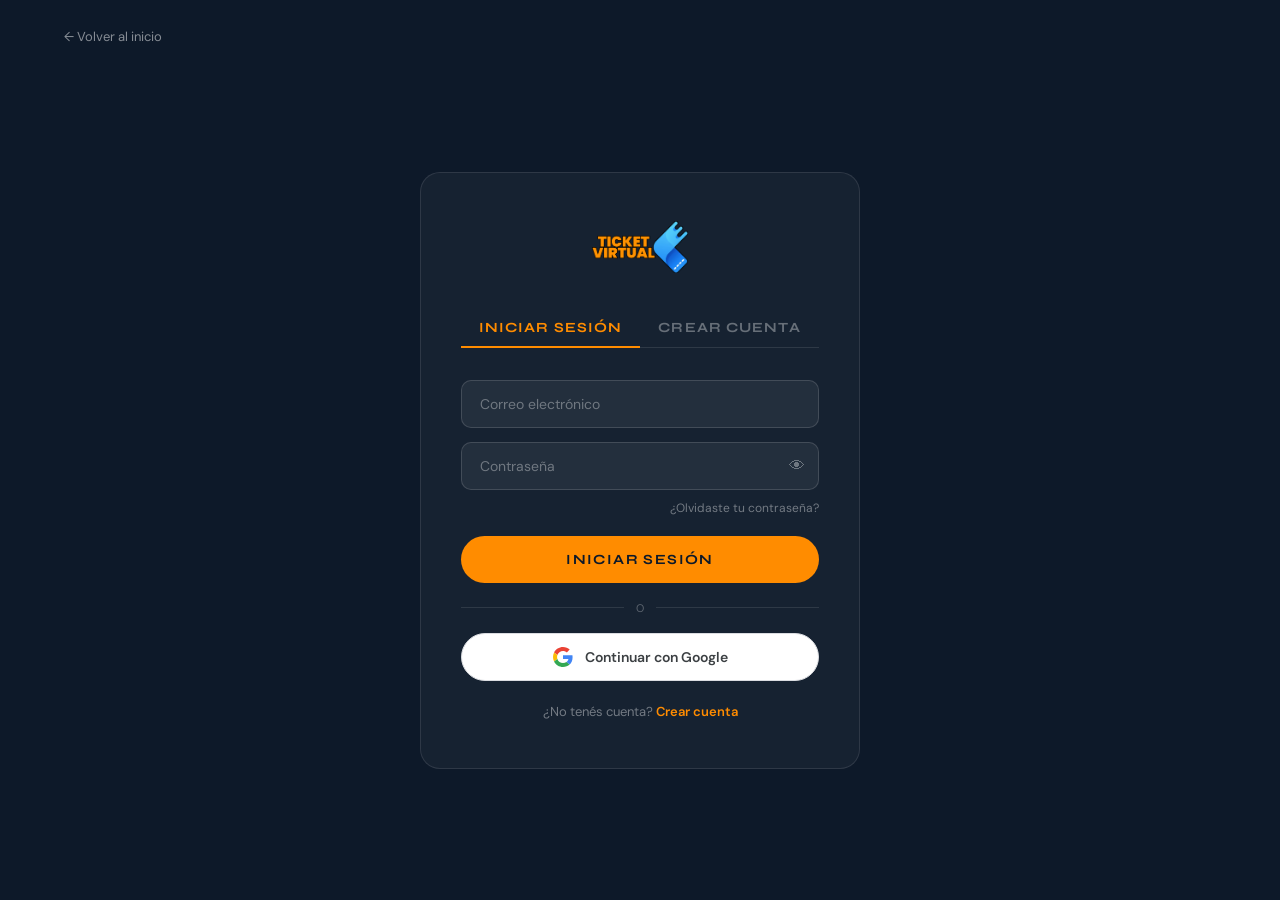
==== pages/configuracion.html @ def3ddb5 "Add Mis Tickets and Configuracion pages with QR and PDF download - Add Mis Tickets page with ticket " ====
<!DOCTYPE html>
<html lang="es">
<head>
  <meta charset="UTF-8" />
  <meta name="viewport" content="width=device-width, initial-scale=1.0" />
  <title>Configuración | Ticket Virtual</title>
  <link rel="icon" type="image/png" href="../images/LOGO-COSO.png">
  <link rel="preconnect" href="https://fonts.googleapis.com">
  <link rel="preconnect" href="https://fonts.gstatic.com" crossorigin>
  <link href="https://fonts.googleapis.com/css2?family=Syne:wght@400;600;700;800&family=DM+Sans:wght@400;500;700&display=swap" rel="stylesheet">
  <link rel="stylesheet" href="../styles.css" />
  <style>
    .config-page {
      min-height: 100vh;
      background: var(--dark);
      padding: 100px 24px 80px;
      display: flex;
      flex-direction: column;
      align-items: center;
    }

    .config-back {
      display: flex;
      align-items: center;
      gap: 8px;
      position: fixed;
      top: 28px;
      left: clamp(24px, 5vw, 80px);
      color: rgba(255,255,255,0.5);
      font-family: var(--font-body);
      font-size: 13px;
      transition: color 0.2s;
      z-index: 10;
      text-decoration: none;
    }
    .config-back:hover { color: var(--white); }

    .config-header {
      width: 100%;
      max-width: 600px;
      margin-bottom: 36px;
    }
    .config-title {
      font-family: var(--font-display);
      font-size: clamp(26px, 4vw, 40px);
      font-weight: 800;
      color: var(--white);
      margin-bottom: 6px;
    }
    .config-subtitle {
      font-family: var(--font-body);
      font-size: 14px;
      color: rgba(255,255,255,0.4);
    }

    .config-card {
      width: 100%;
      max-width: 600px;
      background: rgba(255,255,255,0.04);
      border: 1px solid rgba(255,255,255,0.1);
      border-radius: 20px;
      padding: 36px 40px;
      margin-bottom: 20px;
    }
    @media (max-width: 480px) {
      .config-card { padding: 28px 20px; }
    }

    .config-section-title {
      font-family: var(--font-display);
      font-size: 13px;
      font-weight: 700;
      letter-spacing: 0.12em;
      text-transform: uppercase;
      color: var(--green);
      margin-bottom: 24px;
    }

    .config-field-group {
      display: flex;
      flex-direction: column;
      gap: 14px;
    }

    .config-field-label {
      font-family: var(--font-body);
      font-size: 12px;
      font-weight: 600;
      letter-spacing: 0.06em;
      text-transform: uppercase;
      color: rgba(255,255,255,0.4);
      margin-bottom: 6px;
    }

    .config-field-wrap { display: flex; flex-direction: column; }

    .config-field {
      width: 100%;
      background: rgba(255,255,255,0.06);
      border: 1px solid rgba(255,255,255,0.14);
      border-radius: 10px;
      padding: 14px 18px;
      color: var(--white);
      font-family: var(--font-body);
      font-size: 14px;
      outline: none;
      transition: border-color 0.25s, background 0.25s;
    }
    .config-field::placeholder { color: rgba(255,255,255,0.3); }
    .config-field:focus {
      border-color: var(--green);
      background: rgba(255,255,255,0.09);
    }
    .config-field:disabled {
      opacity: 0.45;
      cursor: not-allowed;
    }

    .config-field-note {
      font-size: 11px;
      color: rgba(255,255,255,0.3);
      margin-top: 6px;
      line-height: 1.4;
    }

    .password-wrap { position: relative; }
    .password-wrap .config-field { padding-right: 46px; }
    .toggle-pass-btn {
      position: absolute;
      right: 14px;
      top: 50%;
      transform: translateY(-50%);
      cursor: pointer;
      color: rgba(255,255,255,0.35);
      transition: color 0.2s;
      font-size: 16px;
      background: none;
      border: none;
      padding: 0;
      line-height: 1;
    }
    .toggle-pass-btn:hover { color: rgba(255,255,255,0.7); }

    .config-divider {
      height: 1px;
      background: rgba(255,255,255,0.07);
      margin: 28px 0;
    }

    .config-save-btn {
      background: var(--green);
      color: var(--dark);
      border: none;
      border-radius: 40px;
      padding: 14px 32px;
      font-family: var(--font-display);
      font-size: 13px;
      font-weight: 700;
      letter-spacing: 0.1em;
      text-transform: uppercase;
      cursor: pointer;
      transition: opacity 0.2s;
      margin-top: 24px;
    }
    .config-save-btn:hover { opacity: 0.85; }
    .config-save-btn:disabled { opacity: 0.5; cursor: default; }

    .config-forgot {
      display: inline-block;
      font-family: var(--font-body);
      font-size: 13px;
      color: rgba(255,255,255,0.4);
      cursor: pointer;
      transition: color 0.2s;
      margin-top: 16px;
      text-decoration: underline;
      text-underline-offset: 3px;
    }
    .config-forgot:hover { color: var(--green); }

    .config-msg {
      font-size: 13px;
      padding: 10px 16px;
      border-radius: 8px;
      margin-top: 16px;
      display: none;
      line-height: 1.5;
    }
    .config-msg.success {
      background: rgba(255,140,0,0.1);
      color: var(--green);
      border: 1px solid rgba(255,140,0,0.25);
      display: block;
    }
    .config-msg.error {
      background: rgba(220,50,50,0.1);
      color: #ff6b6b;
      border: 1px solid rgba(220,50,50,0.2);
      display: block;
    }
  </style>
</head>
<body class="body">

  <a href="../index.html" class="config-back">← Volver al inicio</a>

  <div class="config-page">

    <div class="config-header">
      <h1 class="config-title">Configuración</h1>
      <p class="config-subtitle">Gestioná tu cuenta y preferencias</p>
    </div>

    <!-- DATOS PERSONALES -->
    <div class="config-card">
      <div class="config-section-title">Datos personales</div>

      <div class="config-field-group">

        <div class="config-field-wrap">
          <div class="config-field-label">Nombre y apellido</div>
          <input type="text" class="config-field" id="cfg-name" placeholder="Tu nombre completo" />
        </div>

        <div class="config-field-wrap">
          <div class="config-field-label">Teléfono</div>
          <input type="tel" class="config-field" id="cfg-phone" placeholder="+54 9 11 1234 5678" />
          <span class="config-field-note">Útil para contacto y validación de tickets.</span>
        </div>

        <div class="config-divider"></div>

        <div class="config-field-wrap">
          <div class="config-field-label">Email</div>
          <input type="email" class="config-field" id="cfg-email" placeholder="tu@email.com" />
          <span class="config-field-note">Si cambiás el email te enviaremos un correo de verificación antes de aplicar el cambio.</span>
        </div>

      </div>

      <div id="msg-datos" class="config-msg"></div>
      <button class="config-save-btn" onclick="guardarDatos()">Guardar cambios</button>
    </div>

    <!-- SEGURIDAD -->
    <div class="config-card">
      <div class="config-section-title">Seguridad</div>

      <div class="config-field-group">

        <div class="config-field-wrap">
          <div class="config-field-label">Contraseña actual</div>
          <div class="password-wrap">
            <input type="password" class="config-field" id="cfg-pass-actual" placeholder="••••••••" />
            <button type="button" class="toggle-pass-btn" onclick="togglePass('cfg-pass-actual', this)">👁</button>
          </div>
        </div>

        <div class="config-field-wrap">
          <div class="config-field-label">Nueva contraseña</div>
          <div class="password-wrap">
            <input type="password" class="config-field" id="cfg-pass-nueva" placeholder="Mínimo 6 caracteres" minlength="6" />
            <button type="button" class="toggle-pass-btn" onclick="togglePass('cfg-pass-nueva', this)">👁</button>
          </div>
        </div>

        <div class="config-field-wrap">
          <div class="config-field-label">Confirmar nueva contraseña</div>
          <div class="password-wrap">
            <input type="password" class="config-field" id="cfg-pass-confirm" placeholder="Repetí la nueva contraseña" />
            <button type="button" class="toggle-pass-btn" onclick="togglePass('cfg-pass-confirm', this)">👁</button>
          </div>
        </div>

      </div>

      <div id="msg-pass" class="config-msg"></div>
      <button class="config-save-btn" onclick="cambiarContrasena()">Cambiar contraseña</button>

      <br>
      <span class="config-forgot" onclick="olvideClave()">¿Olvidaste tu contraseña?</span>
      <div id="msg-forgot" class="config-msg"></div>
    </div>

  </div>

  <script>
    const STORAGE_KEY  = 'tv_users';
    const SESSION_KEY  = 'tv_session';

    /* ── Redirigir si no hay sesión ── */
    const session = JSON.parse(localStorage.getItem(SESSION_KEY) || 'null');
    if (!session) { window.location.href = 'login.html'; }

    function getUsers() { return JSON.parse(localStorage.getItem(STORAGE_KEY) || '[]'); }
    function saveUsers(u) { localStorage.setItem(STORAGE_KEY, JSON.stringify(u)); }

    function getCurrentUser() {
      return getUsers().find(u => u.email.toLowerCase() === session.email.toLowerCase());
    }

    /* ── Pre-cargar campos con datos del usuario ── */
    window.addEventListener('DOMContentLoaded', () => {
      const user = getCurrentUser();
      if (!user) return;
      document.getElementById('cfg-name').value  = user.name  || '';
      document.getElementById('cfg-email').value = user.email || '';
      document.getElementById('cfg-phone').value = user.phone || '';
    });

    /* ── Helpers ── */
    function showMsg(id, text, type) {
      const el = document.getElementById(id);
      el.textContent = text;
      el.className = 'config-msg ' + type;
    }
    function hideMsg(id) {
      document.getElementById(id).className = 'config-msg';
    }

    function togglePass(fieldId, btn) {
      const f = document.getElementById(fieldId);
      f.type = f.type === 'password' ? 'text' : 'password';
      btn.textContent = f.type === 'password' ? '👁' : '🙈';
    }

    /* ── Guardar nombre, teléfono y email ── */
    function guardarDatos() {
      const newName  = document.getElementById('cfg-name').value.trim();
      const newEmail = document.getElementById('cfg-email').value.trim().toLowerCase();
      const newPhone = document.getElementById('cfg-phone').value.trim();

      if (!newName) { showMsg('msg-datos', 'El nombre no puede estar vacío.', 'error'); return; }
      if (!newEmail) { showMsg('msg-datos', 'El email no puede estar vacío.', 'error'); return; }

      const users = getUsers();
      const idx   = users.findIndex(u => u.email.toLowerCase() === session.email.toLowerCase());
      if (idx === -1) { showMsg('msg-datos', 'No se encontró tu cuenta.', 'error'); return; }

      const emailCambio = newEmail !== session.email.toLowerCase();

      /* Verificar que el nuevo email no esté en uso por otra cuenta */
      if (emailCambio && users.find((u, i) => i !== idx && u.email.toLowerCase() === newEmail)) {
        showMsg('msg-datos', 'Ese email ya está en uso por otra cuenta.', 'error');
        return;
      }

      users[idx].name  = newName;
      users[idx].phone = newPhone;

      if (emailCambio) {
        /* Simulación de verificación por email */
        saveUsers(users);
        showMsg('msg-datos', `Te enviamos un correo de verificación a ${newEmail}. Revisá tu bandeja y confirmá el cambio para que se aplique.`, 'success');
      } else {
        users[idx].email = newEmail;
        saveUsers(users);
        localStorage.setItem(SESSION_KEY, JSON.stringify({ name: newName, email: newEmail }));
        showMsg('msg-datos', 'Datos guardados correctamente.', 'success');
      }
    }

    /* ── Cambiar contraseña ── */
    function cambiarContrasena() {
      hideMsg('msg-pass');
      const actual   = document.getElementById('cfg-pass-actual').value;
      const nueva    = document.getElementById('cfg-pass-nueva').value;
      const confirm  = document.getElementById('cfg-pass-confirm').value;

      if (!actual || !nueva || !confirm) {
        showMsg('msg-pass', 'Completá todos los campos de contraseña.', 'error'); return;
      }
      if (nueva.length < 6) {
        showMsg('msg-pass', 'La nueva contraseña debe tener al menos 6 caracteres.', 'error'); return;
      }
      if (nueva !== confirm) {
        showMsg('msg-pass', 'La nueva contraseña y la confirmación no coinciden.', 'error'); return;
      }

      const users = getUsers();
      const idx   = users.findIndex(u => u.email.toLowerCase() === session.email.toLowerCase());
      if (idx === -1) { showMsg('msg-pass', 'No se encontró tu cuenta.', 'error'); return; }

      if (users[idx].password !== actual) {
        showMsg('msg-pass', 'La contraseña actual es incorrecta.', 'error'); return;
      }

      users[idx].password = nueva;
      saveUsers(users);

      document.getElementById('cfg-pass-actual').value  = '';
      document.getElementById('cfg-pass-nueva').value   = '';
      document.getElementById('cfg-pass-confirm').value = '';

      showMsg('msg-pass', 'Contraseña actualizada correctamente.', 'success');
    }

    /* ── Olvidé mi contraseña ── */
    function olvideClave() {
      const email = document.getElementById('cfg-email').value.trim() || session.email;
      showMsg('msg-forgot', `Te enviamos las instrucciones de recuperación a ${email}. Revisá tu bandeja de entrada.`, 'success');
    }
  </script>
</body>
</html>
---- styles.css ----
/* ============================================================
   TICKET VIRTUAL — styles.css
   Design system: dark navy bg (#0d1929), orange accent (#FF8C00),
   light blue bg (#e6edf5), clean sans-serif typography
   ============================================================ */

/* ---- RESET & ROOT VARIABLES ---- */
*, *::before, *::after { box-sizing: border-box; margin: 0; padding: 0; }

:root {
  --dark: #0d1929;         /* Main dark background */
  --dark-2: #112236;
  --green: #FF8C00;        /* Orange accent */
  --green-dim: #E67600;
  --light-sage: #e6edf5;   /* Light section bg */
  --white: #ffffff;
  --off-white: #eef4fc;
  --text-dark: #0d1525;
  --text-muted: rgba(255,255,255,0.5);

  /* Typography */
  --font-display: 'Syne', sans-serif;
  --font-body: 'DM Sans', sans-serif;

  /* Spacing */
  --pad-h: clamp(24px, 5vw, 80px);
  --pad-v: clamp(60px, 8vw, 120px);
}

html { scroll-behavior: smooth; }

body {
  font-family: var(--font-body);
  background: var(--dark);
  color: var(--white);
  overflow-x: hidden;
}

a { text-decoration: none; color: inherit; }
img { max-width: 100%; display: block; }

/* ============================================================
   NAVIGATION
   ============================================================ */
.main-nav {
  position: fixed;
  top: 0; left: 0; right: 0;
  z-index: 100;
  pointer-events: auto;
}

.nav-bar {
  display: flex;
  align-items: center;
  justify-content: space-between;
  padding: 20px var(--pad-h);
}

/* Logo color changes based on section */
.nav-logo { color: var(--white); transition: color 0.3s; }
.main-nav.is-dark .nav-logo { color: var(--dark); }
.nav-logo-img { height: 70px; width: auto; display: block; }

.nav-buttons-wrapper {
  display: flex;
  align-items: center;
  gap: 12px;
}

/* User wrapper (login btn + dropdown) */
.nav-user-wrapper {
  position: relative;
}

.nav-user-dropdown {
  display: none;
  position: absolute;
  top: calc(100% + 10px);
  right: 0;
  background: #112236;
  border: 1px solid rgba(255,255,255,0.1);
  border-radius: 12px;
  padding: 18px;
  min-width: 280px;
  z-index: 300;
  flex-direction: column;
  gap: 10px;
}
.nav-user-dropdown.open { display: flex; }

.nav-user-info {
  font-family: var(--font-body);
  font-size: 13px;
  color: rgba(255,255,255,0.7);
  padding: 4px 8px 10px;
  border-bottom: 1px solid rgba(255,255,255,0.08);
  line-height: 1.5;
}
.nav-user-info small { color: rgba(255,255,255,0.4); font-size: 11px; }

.nav-dropdown-item {
  display: block;
  padding: 10px 12px;
  font-family: var(--font-body);
  font-size: 13px;
  font-weight: 500;
  color: rgba(255,255,255,0.7);
  border-radius: 8px;
  transition: background 0.2s, color 0.2s;
}
.nav-dropdown-item:hover {
  background: rgba(255,255,255,0.06);
  color: var(--white);
}

.nav-logout-btn {
  width: 100%;
  background: rgba(255,255,255,0.06);
  border: 1px solid rgba(255,255,255,0.1);
  border-radius: 8px;
  color: #ff6b6b;
  font-family: var(--font-body);
  font-size: 13px;
  font-weight: 600;
  padding: 10px 12px;
  cursor: pointer;
  text-align: left;
  transition: background 0.2s;
}
.nav-logout-btn:hover { background: rgba(255,80,80,0.12); }

/* Login button */
.nav-login-btn {
  display: flex;
  align-items: center;
  border-radius: 40px;
  padding: 10px 22px;
  font-family: var(--font-body);
  font-size: 14px;
  font-weight: 600;
  letter-spacing: 0.04em;
  color: var(--dark);
  background: var(--green);
  transition: opacity 0.2s;
  white-space: nowrap;
}
.nav-login-btn:hover { opacity: 0.85; }

/* Menu button pill */
.menu-nav-cta {
  display: flex;
  align-items: center;
  border-radius: 40px;
  padding: 10px 20px;
  gap: 12px;
  cursor: pointer;
  transition: all 0.3s;
}
.menu-nav-cta-light {
  border: 1px solid var(--green);
  color: var(--green);
}
.menu-nav-cta-dark {
  border: 1px solid #1a1a1a;
  color: #1a1a1a;
}
.menu-nav-cta:hover { background: rgba(255,255,255,0.08); }

.menu-cta-contents {
  display: flex;
  align-items: center;
  gap: 10px;
}

.menu-bt-text {
  font-family: var(--font-body);
  font-size: 14px;
  font-weight: 500;
  letter-spacing: 0.02em;
}
.menu-bt-text-light { color: var(--green); }
.menu-bt-text-dark { color: #1a1a1a; }

.burger-wrapper {
  display: flex;
  flex-direction: column;
  gap: 4px;
  width: 24px;
}
.burger-line {
  display: block;
  width: 100%;
  height: 1px;
  background: currentColor;
  transition: all 0.3s;
}

/* Contact CTA pill */
.primary-cta-nav {
  display: flex;
  align-items: center;
  border-radius: 40px;
  transition: all 0.3s;
  overflow: hidden;
}
.primary-nav-light {
  background: rgba(255,255,255,0.95);
  color: var(--dark);
}
.primary-nav-dark {
  background: var(--dark);
  color: var(--white);
}
.primary-cta-nav:hover { transform: scale(1.02); }

.cta-contents {
  display: flex;
  align-items: center;
  gap: 0;
}
.cta-text-wrapper {
  padding: 10px 20px;
}
.ctatext {
  font-family: var(--font-body);
  font-size: 14px;
  font-weight: 500;
}
.nav-ctatext-light { color: #1a1a1a; }
.nav-ctatext-dark { color: var(--white); }

.arrow-wrapper-sml {
  width: 36px; height: 36px;
  background: var(--green);
  border-radius: 50%;
  display: flex; align-items: center; justify-content: center;
  margin: 4px;
  flex-shrink: 0;
  color: var(--dark);
}

/* Nav Overlay (full screen menu) */
.nav-overlay {
  position: fixed;
  inset: 0;
  background: var(--dark);
  z-index: 200;
  display: flex;
  flex-direction: column;
  align-items: center;
  justify-content: center;
  opacity: 0;
  pointer-events: none;
  transition: opacity 0.5s ease;
}
.nav-overlay.open {
  opacity: 1;
  pointer-events: auto;
}
.close-nav-btn {
  position: absolute;
  top: 28px; right: var(--pad-h);
  width: 36px; height: 36px;
  cursor: pointer;
}
.close-line {
  position: absolute;
  top: 50%; left: 0;
  width: 100%; height: 1.5px;
  background: var(--white);
  transform-origin: center;
}
.close-line.l1 { transform: translateY(-50%) rotate(45deg); }
.close-line.l2 { transform: translateY(-50%) rotate(-45deg); }

.nav-open-links {
  display: flex;
  flex-direction: column;
  gap: 8px;
  width: 100%;
  max-width: 900px;
  padding: 0 var(--pad-h);
}
.nav-open-link {
  display: flex;
  align-items: center;
  justify-content: space-between;
  padding: 16px 0;
  border-bottom: 1px solid rgba(255,255,255,0.1);
  font-family: var(--font-display);
  font-size: clamp(40px, 8vw, 90px);
  font-weight: 700;
  color: var(--white);
  text-transform: lowercase;
  transition: color 0.3s;
}
.nav-open-link:hover { color: var(--green); }
.nav-plus { font-size: 0.4em; opacity: 0.5; }

/* ============================================================
   SMOOTH SCROLL WRAPPER
   ============================================================ */
.smooth-wrapper {
  overflow: hidden;
  position: fixed;
  inset: 0;
}
.smooth-content {
  will-change: transform;
}

/* ============================================================
   SECTION COMMON
   ============================================================ */
section { position: relative; }
.dark-bg { background: var(--dark); }
.light-bg { background: var(--dark); }
.padded { padding: 0 var(--pad-h); }

/* ============================================================
   HERO SECTION
   ============================================================ */
.hero-section {
  background: var(--dark);
  position: relative;
  overflow: hidden;
  display: flex;
  flex-direction: column;
}

.full-height-wrapper {
  min-height: 560px;
  display: flex;
  flex-direction: column;
  justify-content: space-between;
  position: relative;
}

/* Hero title */
.hero-title-wrapper {
  padding: 100px var(--pad-h) 0;
  position: relative;
  z-index: 2;
}
.hero-title {
  font-family: var(--font-body);
  font-size: clamp(20px, 2.5vw, 32px);
  font-weight: 300;
  color: var(--white);
  line-height: 1.4;
  max-width: 400px;
}

/* Push hero ticker down since title was removed */
.hero-section .ticker-overflow {
  margin-top: 160px;
}

/* Mobile: logo above menu/contact */
@media (max-width: 768px) {
  .nav-bar {
    flex-direction: row;
    justify-content: space-between;
    padding: 20px 20px;
  }
  .nav-logo-img {
    height: 60px;
  }
  .menu-bt-text {
    display: none;
  }
  .menu-nav-cta {
    padding: 10px 12px;
  }
}

/* Ticker (scrolling logo) */
.ticker-overflow {
  overflow: hidden;
  width: 100%;
  position: relative;
  z-index: 1;
}
.ticker-flex {
  display: flex;
  align-items: center;
  white-space: nowrap;
  margin-top: 50px;
  gap: 0;
  will-change: transform;
}
.expressive-logo {
  height: clamp(80px, 12vw, 160px);
  width: auto;
  color: var(--green);
  flex-shrink: 0;
  padding: 0 20px;
}
.expressive-logo.padded-logo {
  padding: 0 40px;
}
.text-ticker {
  font-family: var(--font-display);
  font-size: clamp(80px, 12vw, 160px);
  font-weight: 800;
  color: var(--green);
  flex-shrink: 0;
  line-height: 1;
  padding: 0 20px;
}

/* Hero battery stack - absolute center */
.hero-stack-absolute {
  position: absolute;
  inset: 0;
  display: flex;
  align-items: center;
  justify-content: center;
  pointer-events: none;
  z-index: 3;
}
.hero-stack-wrapper {
  opacity: 0;
  transform: translateY(25%);
}
.hero-stack-img {
  width: clamp(280px, 45vw, 600px);
  object-fit: contain;
  filter: drop-shadow(0 40px 80px rgba(0,0,0,0.6));
}
.pointer-none { pointer-events: none; }

/* ============================================================
   HERO TICKET (interactive)
   ============================================================ */
.hero-ticket-area {
  position: absolute;
  inset: 0;
  display: flex;
  align-items: flex-start;
  justify-content: center;
  z-index: 3;
  padding: 110px var(--pad-h) 0;
}

/* List container */
.tio-list {
  display: flex;
  align-items: stretch;
  height: 308px;
  max-width: 1280px;
  width: 100%;
  list-style: none;
  margin: 0; padding: 0;
  border-radius: 10px;
  overflow: hidden;
  filter: drop-shadow(0 24px 48px rgba(0,0,0,0.7));
}

/* Each ticket item */
.tio-item {
  display: flex;
  overflow: hidden;
  transition: flex 0.55s cubic-bezier(0.4,0,0.2,1);
}
.tio-item.tio-sold   { flex: 0 0 73px; }
.tio-item.tio-active { flex: 1; }

/* Strip (always visible side tab) */
.tio-strip {
  width: 73px;
  min-width: 73px;
  display: flex;
  flex-direction: column;
  align-items: center;
  justify-content: space-between;
  padding: 16px 10px;
  cursor: pointer;
  user-select: none;
  transition: filter 0.2s;
}
.tio-strip:hover { filter: brightness(1.15); }

.tio-strip-early    { background: #1a3060; }
.tio-strip-standard { background: #3d2000; }
.tio-strip-late     { background: #6e1840; }

.tio-sprice {
  font-family: var(--font-display);
  font-size: 11px;
  font-weight: 700;
  writing-mode: vertical-rl;
  transform: rotate(180deg);
  text-decoration: line-through;
  color: rgba(255,255,255,0.45);
}
.tio-slabel {
  font-size: 20px;
  font-weight: 700;
  letter-spacing: 0.12em;
  writing-mode: vertical-rl;
  transform: rotate(180deg);
  color: rgba(255,255,255,0.75);
}
.tio-ssold {
  font-size: 8px;
  font-weight: 800;
  letter-spacing: 0.1em;
  writing-mode: vertical-rl;
  transform: rotate(180deg);
}
.tio-strip-early  .tio-ssold { color: #4FC3F7; }
.tio-strip-standard .tio-ssold { color: #e8953a; }
.tio-strip-late   .tio-ssold { color: #ff6bac; }

/* Body (expandable content) */
.tio-body {
  flex: 1;
  background: #111c2a;
  display: flex;
  align-items: center;
  padding: 28px 24px;
  gap: 20px;
  position: relative;
  min-width: 0;
  overflow: hidden;
}

/* Notch circles */
.tio-notch {
  position: absolute;
  left: 0;
  width: 20px;
  height: 20px;
  background: var(--dark);
  border-radius: 50%;
  transform: translateX(-50%);
  z-index: 4;
  pointer-events: none;
}
.tio-notch-top    { top: -10px; }
.tio-notch-bottom { bottom: -10px; }

/* Left info panel */
.tio-left {
  flex: 0 0 auto;
  min-width: 130px;
}
.tio-tier {
  font-family: var(--font-display);
  font-size: clamp(16px, 2vw, 24px);
  font-weight: 800;
  margin: 0 0 8px;
  letter-spacing: 0.04em;
  white-space: nowrap;
}
.tio-item#tio-early    .tio-tier { color: #4FC3F7; }
.tio-item#tio-standard .tio-tier { color: #e8953a; }
.tio-item#tio-latebird .tio-tier { color: #ff6bac; }

.tio-price {
  font-family: var(--font-display);
  font-size: clamp(24px, 3.5vw, 42px);
  font-weight: 700;
  color: #666;
  text-decoration: line-through;
  line-height: 1;
  margin-bottom: 4px;
}
.tio-vat {
  font-size: 9px;
  color: #444;
  letter-spacing: 0.05em;
  margin-bottom: 10px;
}
.tio-soldout {
  font-size: 12px;
  font-weight: 800;
  letter-spacing: 0.15em;
}
.tio-item#tio-early    .tio-soldout { color: #4FC3F7; }
.tio-item#tio-standard .tio-soldout { color: #e8953a; }
.tio-item#tio-latebird .tio-soldout { color: #ff6bac; }

/* Perforation */
.tio-perf {
  width: 1px;
  align-self: stretch;
  flex-shrink: 0;
  background: repeating-linear-gradient(
    to bottom,
    rgba(255,255,255,0.18) 0px,
    rgba(255,255,255,0.18) 6px,
    transparent 6px,
    transparent 12px
  );
}

/* Right info panel */
.tio-right {
  flex: 1;
  display: flex;
  flex-direction: column;
  gap: 14px;
  min-width: 0;
  opacity: 0;
  transition: opacity 0.3s ease 0.1s;
}
.tio-item.tio-active .tio-right { opacity: 1; }

.tio-event-title {
  font-family: var(--font-display);
  font-size: clamp(14px, 1.8vw, 20px);
  font-weight: 800;
  color: #fff;
  letter-spacing: 0.04em;
  margin: 0;
  white-space: nowrap;
}
.tio-logo-placeholder {
  font-family: var(--font-display);
  font-size: 32px;
  font-weight: 800;
  color: rgba(255,255,255,0.12);
  letter-spacing: 0.1em;
}
.tio-waitlist-btn {
  display: inline-flex;
  align-items: center;
  gap: 8px;
  background: #9b2257;
  color: #fff;
  font-size: 11px;
  font-weight: 700;
  letter-spacing: 0.12em;
  padding: 9px 16px;
  border-radius: 40px;
  text-decoration: none;
  width: fit-content;
  white-space: nowrap;
  transition: background 0.2s;
}
.tio-waitlist-btn:hover { background: #c02a6a; }

.tio-meta { display: flex; flex-direction: column; }
.tio-meta-row {
  display: flex;
  justify-content: space-between;
  gap: 12px;
  font-size: 9px;
  font-weight: 600;
  letter-spacing: 0.1em;
  color: #777;
  padding: 5px 0;
}
.tio-meta-divider { height: 1px; background: rgba(255,255,255,0.08); }

/* Responsive */
@media (max-width: 640px) {
  .hero-ticket-area { display: none; }

  /* Desactivar smooth scroll en mobile */
  .smooth-wrapper {
    position: relative;
    inset: unset;
    overflow: visible;
  }

  /* Nav fijo arriba pero que se pueda scrollear */
  .main-nav {
    position: relative;
    top: unset;
    left: unset;
    right: unset;
    z-index: 10;
  }

  /* Ocultar ticker en mobile */
  .ticker-overflow { display: none; }

  /* Reducir espacios en mobile */
  .hero-attributes { display: none; }
  .eventos-section,
  .eventos-page .eventos-section { padding: 0px; }
  .eventos-header,
  .eventos-page .eventos-header { padding: 12px 16px 16px; gap: 12px; align-items: center; text-align: center; }
  .eventos-search-wrapper { max-width: 100%; margin: 0 auto 0; }
  .title-huge { text-align: center; }
  .eventos-grid { padding: 0 12px; gap: 12px; grid-template-columns: repeat(2, 1fr); justify-items: center; }

  /* Eliminar espaciado del hero en mobile */
  .hero-section {
    overflow: visible;
    height: auto;
    min-height: 0 !important;
  }
  .full-height-wrapper {
    min-height: 0 !important;
    height: auto;
    justify-content: flex-start;
    position: static;
  }
  .hero-ticket-area {
    display: none !important;
    position: static;
    inset: unset;
  }
  .hero-title-wrapper { padding: 0; display: none; }
  .hero-cta-wrapper {
    padding: 100px 20px 20px;
    justify-content: center;
    position: relative;
    z-index: 1;
  }
  .cta-eventos {
    width: 100%;
    text-align: center;
    padding: 16px 24px;
    margin-top: 0;
  }

  .tio-list {
    height: auto;
    flex-direction: column;
    border-radius: 8px;
    gap: 3px;
  }

  /* Todos los items completamente expandidos */
  .tio-item.tio-sold,
  .tio-item.tio-active {
    flex: 0 0 auto;
    flex-direction: column;
  }

  /* Strip horizontal en la parte superior */
  .tio-strip {
    flex-direction: row;
    width: 100%;
    height: auto;
    min-height: 48px;
    padding: 12px 16px;
    justify-content: space-between;
    align-items: center;
  }
  .tio-sprice, .tio-slabel, .tio-ssold {
    writing-mode: horizontal-tb;
    transform: none;
  }
  .tio-sprice { font-size: 11px; }
  .tio-slabel { font-size: 13px; font-weight: 800; letter-spacing: 0.06em; }
  .tio-ssold  { font-size: 9px; }

  /* Cuerpo del ticket siempre visible */
  .tio-body {
    flex-direction: column;
    padding: 18px 16px;
    gap: 16px;
    align-items: flex-start;
  }

  /* Notches en los lados */
  .tio-notch { display: none; }

  /* Panel izquierdo y derecho apilados */
  .tio-left  { min-width: unset; width: 100%; }
  .tio-perf  {
    width: 100%;
    height: 1px;
    align-self: auto;
    background: repeating-linear-gradient(
      to right,
      rgba(255,255,255,0.18) 0px,
      rgba(255,255,255,0.18) 6px,
      transparent 6px,
      transparent 12px
    );
  }
  .tio-right { opacity: 1; width: 100%; }

  .tio-event-title { white-space: normal; font-size: 16px; }
  .tio-waitlist-btn { width: 100%; justify-content: center; }
}

/* Hero attributes bottom row */
.hero-cta-wrapper {
  display: flex;
  justify-content: center;
  padding: 20px var(--pad-h) 40px;
  position: relative;
  z-index: 4;
}
.hero-attributes {
  display: flex;
  justify-content: space-between;
  padding: 24px var(--pad-h);
  position: relative;
  z-index: 2;
}
.attr-text {
  font-family: var(--font-body);
  font-size: 11px;
  font-weight: 500;
  letter-spacing: 0.1em;
  text-transform: uppercase;
  color: rgba(255,255,255,0.6);
}

/* ============================================================
   PROBLEM P1
   ============================================================ */
.problem-p1-section {
  min-height: 100vh;
  position: relative;
  overflow: hidden;
}
.sticky-fullheight {
  position: sticky;
  top: 0;
  height: 100vh;
  display: flex;
  align-items: stretch;
}
.problem-bg-image {
  position: relative;
  overflow: hidden;
  width: 100%;
  display: flex;
  align-items: center;
  padding: 120px var(--pad-h) 80px;
}
.problem-bg-image::before {
  content: '';
  position: absolute;
  inset: 0;
  background: linear-gradient(rgba(10,20,10,0.6), rgba(10,20,10,0.78));
  z-index: 1;
}
.problem-bg-img {
  position: absolute;
  inset: 0;
  width: 100%;
  height: 110%;
  object-fit: cover;
  object-position: center;
  z-index: 0;
  will-change: transform;
}
.problem-grid-wrapper {
  position: relative;
  z-index: 2;
  display: grid;
  grid-template-columns: 1fr;
  gap: 40px;
  max-width: 1200px;
  width: 100%;
}
.sidenote-rotated {
  position: fixed;
  right: 20px;
  top: 50%;
  transform: rotate(90deg) translateX(-50%);
}
.detail-small-rotated {
  font-size: 10px;
  letter-spacing: 0.15em;
  text-transform: uppercase;
  color: rgba(255,255,255,0.6);
}
.expressive-big {
  font-family: var(--font-display);
  font-size: clamp(40px, 7vw, 90px);
  font-weight: 700;
  line-height: 1.05;
}
.expressive-big.white { color: var(--white); }

/* Progress indicator */
.progress-element { margin-top: 20px; }
.progress-wrapper {
  display: flex;
  align-items: center;
  gap: 16px;
}
.detail-large {
  font-family: var(--font-body);
  font-size: 14px;
  font-weight: 400;
  opacity: 0.5;
}
.detail-large.white { color: var(--white); }
.progress-line-wrapper { flex: 0 0 60px; }
.progress-line {
  height: 1px;
  background: rgba(255,255,255,0.4);
  width: 100%;
}
.progress-line.dark { background: rgba(0,0,0,0.25); }

.body-large { font-size: clamp(15px, 1.8vw, 20px); line-height: 1.6; }
.body-large.white { color: var(--white); }

.down-arrow {
  font-size: 20px;
  opacity: 0.6;
  text-align: left;
}
.down-arrow.white { color: var(--white); }

/* ============================================================
   PROBLEM P2
   ============================================================ */
.problem-p2-section {
  background: var(--light-sage);
  min-height: 100vh;
  position: relative;
}
.problem-pt2-wrapper {
  min-height: 100vh;
  position: relative;
}
.background-colour-light {
  min-height: 100vh;
  background: var(--light-sage);
  display: flex;
  align-items: stretch;
}
.half-half {
  display: grid;
  grid-template-columns: 1fr 1fr;
  width: 100%;
  align-items: center;
}
@media (max-width: 768px) {
  .half-half { grid-template-columns: 1fr; }
}
.problem-pt2-text {
  padding: 120px var(--pad-h) 80px;
  display: flex;
  flex-direction: column;
  gap: 24px;
}

/* ── Step list (¿Cómo funciona?) ── */
.steps-list {
  list-style: none;
  padding: 0;
  margin: 0;
  display: flex;
  flex-direction: column;
  gap: 0;
}
.step-item {
  display: flex;
  align-items: flex-start;
  gap: 20px;
  padding: 18px 0;
  border-top: 1px solid rgba(0,0,0,0.12);
}
.step-item:last-child {
  border-bottom: 1px solid rgba(0,0,0,0.12);
}
.step-num {
  font-family: var(--font-display);
  font-size: 11px;
  font-weight: 600;
  letter-spacing: 0.1em;
  color: var(--dark);
  opacity: 0.35;
  min-width: 28px;
  padding-top: 3px;
}
.step-content {
  display: flex;
  flex-direction: column;
  gap: 4px;
}
.step-title {
  font-family: var(--font-display);
  font-size: 45px;
  font-weight: 700;
  letter-spacing: 0.01em;
  color: var(--dark);
}
.step-desc {
  font-family: var(--font-body);
  font-size: 34px;
  line-height: 1.6;
  color: var(--dark);
  opacity: 0.65;
  margin: 0;
}
.detail-small {
  font-size: 11px;
  letter-spacing: 0.12em;
  text-transform: uppercase;
  opacity: 0.5;
}
.detail-small.dark { color: var(--dark); }
.detail-small.light { color: var(--white); }
.title-small {
  font-family: var(--font-display);
  font-size: clamp(24px, 3.5vw, 48px);
  font-weight: 600;
  line-height: 1.15;
}
.title-small.dark { color: var(--dark); font-size: 100px; }
.title-small.light { color: var(--white); }
.bottom-margin { margin-bottom: 16px; }

.car-wrapper {
  position: relative;
  overflow: hidden;
  height: 100%;
  min-height: 60vh;
}
.car-image {
  width: 100%;
  height: 100%;
  object-fit: contain;
  object-position: center;
}

/* ============================================================
   SOLID STATE
   ============================================================ */
.solidstate-section {
  padding: var(--pad-v) 0;
}
.section-wrapper { padding: var(--pad-v) var(--pad-h); }

.title-tags-wrapper {
  margin-bottom: 60px;
}
.title-huge {
  font-family: var(--font-display);
  font-size: clamp(28px, 8vw, 80px);
  font-weight: 800;
  line-height: 1.05;
  color: var(--white);
  margin-bottom: 40px;
  margin-top: 40px;
  margin-left: 15px;
  margin-right: 15px;
}
.green-text { color: var(--green); }

.tags-wrapper {
  display: flex;
  flex-wrap: wrap;
  gap: 8px;
  justify-content: center;
}
.cta-eventos {
  display: inline-block;
  padding: 16px 48px;
  margin-top: 10px;
  background: var(--green);
  color: var(--dark);
  font-family: var(--font-display);
  font-size: 14px;
  font-weight: 700;
  letter-spacing: 0.12em;
  text-transform: uppercase;
  text-decoration: none;
  border-radius: 40px;
  transition: opacity 0.2s ease;
}
.cta-eventos:hover {
  opacity: 0.85;
}
.tag {
  border-radius: 40px;
  padding: 6px 16px;
  font-size: 12px;
  font-weight: 500;
  letter-spacing: 0.04em;
}
.tag.light {
  border: 1px solid rgba(255,255,255,0.25);
  color: var(--white);
}
.tag.dark {
  border: 1px solid rgba(0,0,0,0.2);
  color: var(--dark);
  background: rgba(0,0,0,0.05);
}

.solid-state-content {
  background: var(--light-sage);
  border-radius: 20px;
  overflow: hidden;
  padding: 60px var(--pad-h);
}
.title-sub-sbys {
  display: grid;
  grid-template-columns: 1fr 1fr;
  gap: 40px;
  margin-bottom: 60px;
  align-items: start;
}
@media (max-width: 768px) {
  .title-sub-sbys { grid-template-columns: 1fr; }
}
.title-small.light-bg-section { color: var(--dark); }

.image-point-split {
  display: grid;
  grid-template-columns: 1fr 1fr;
  gap: 60px;
  align-items: center;
}
@media (max-width: 768px) {
  .image-point-split { grid-template-columns: 1fr; }
}
.all-points-wrapper {
  display: flex;
  flex-direction: column;
  gap: 40px;
}
.point-wrapper { display: flex; flex-direction: column; gap: 12px; }
.callout-number-wrapper {
  display: flex;
  align-items: baseline;
  gap: 6px;
}
.callout-large {
  font-family: var(--font-display);
  font-size: clamp(20px, 2.5vw, 32px);
  font-weight: 600;
  line-height: 1.2;
}
.callout-large.light { color: var(--white); }
.superscript {
  font-size: 11px;
  vertical-align: super;
  opacity: 0.5;
}
.tertiary-cta {
  display: inline-block;
  font-size: 15px;
  font-weight: 500;
  color: var(--dark);
  border-bottom: 1px solid currentColor;
  padding-bottom: 2px;
  transition: opacity 0.3s;
}
.tertiary-cta:hover { opacity: 0.6; }
.tertiary-cta.dark { color: var(--dark); }
.tertiary-cta.light { color: var(--white); }

.image-area {
  position: relative;
}
.solidstate-img {
  width: 100%;
  border-radius: 12px;
  object-fit: contain;
}

/* ============================================================
   DIFFERENCE SECTION
   ============================================================ */
.difference-section {
  min-height: 100vh;
  position: relative;
  overflow: hidden;
  display: flex;
  flex-direction: column;
  justify-content: center;
  padding: 80px 0;
}
.sticky-middle {
  position: relative;
  z-index: 2;
}
.diff-subtitle-row {
  display: flex;
  justify-content: space-between;
  padding: 20px var(--pad-h) 0;
}
.detail-small.right { text-align: right; }

.hero-stack-wrapper-2 {
  display: flex;
  justify-content: center;
}

/* ============================================================
   BENTO BOX
   ============================================================ */
/* ============================================================
   EVENTOS / FLYER CARDS
   ============================================================ */
.eventos-section {
  background: var(--dark);
  padding: 0px 0 0px;
}
/* En eventos.html (con smooth-wrapper), empujar contenido bajo el navbar */
.eventos-page .eventos-section {
  padding-top: 0px;
  padding-bottom: 0px;
}
/* Desktop: el navbar mide ~110px, empujar el header por debajo */
@media (min-width: 769px) {
  .eventos-page .eventos-header {
    padding-top: 120px;
  }
}
.eventos-header {
  padding: 0px var(--pad-h) 0px;
  display: flex;
  flex-direction: column;
  align-items: center;
  gap: 10px;
}

/* Buscador de eventos */
.eventos-search-wrapper {
  display: flex;
  align-items: center;
  gap: 10px;
  margin: 0 auto 0;
  width: 100%;
  max-width: 700px;
}
.eventos-search-input {
  margin-top: 30px;
  flex: 1;
  background: rgba(255, 255, 255, 0.07);
  border: 1px solid rgba(255, 255, 255, 0.2);
  border-radius: 40px;
  padding: 12px 20px;
  color: var(--white);
  font-family: var(--font-body);
  font-size: 14px;
  outline: none;
  transition: border-color 0.25s;
}
.eventos-search-input::placeholder { color: rgba(255,255,255,0.35); }
.eventos-search-input:focus { border-color: var(--green); }
.eventos-search-btn {
  margin-top: 30px;
  width: 46px;
  height: 46px;
  border-radius: 50%;
  background: var(--green);
  border: none;
  cursor: pointer;
  display: flex;
  align-items: center;
  justify-content: center;
  color: var(--dark);
  flex-shrink: 0;
  transition: background 0.2s;
}
.eventos-search-btn:hover { background: var(--green-dim); }

/* ============================================================
   SCROLL TO TOP BUTTON
   ============================================================ */
.scroll-top-btn {
  position: fixed;
  bottom: 32px;
  right: 32px;
  width: 48px;
  height: 48px;
  border-radius: 50%;
  border: 1.5px solid rgba(255,255,255,0.85);
  color: var(--white);
  background: transparent;
  display: flex;
  align-items: center;
  justify-content: center;
  cursor: pointer;
  z-index: 99;
  opacity: 0;
  pointer-events: none;
  transition: opacity 0.3s, border-color 0.3s, color 0.3s, background 0.2s;
  font-size: 20px;
  text-decoration: none;
  line-height: 1;
}
.scroll-top-btn.visible {
  opacity: 1;
  pointer-events: auto;
}
.scroll-top-btn.theme-dark {
  border-color: rgba(13, 25, 41, 0.85);
  color: var(--dark);
}
.scroll-top-btn:hover { background: rgba(255,255,255,0.1); }
.scroll-top-btn.theme-dark:hover { background: rgba(0,0,0,0.08); }

/* ── Search loading ── */
.search-loading {
  display: flex;
  flex-direction: column;
  align-items: center;
  justify-content: center;
  gap: 16px;
  padding: 60px 0;
}
.search-loading-dots {
  display: flex;
  gap: 10px;
}
.search-loading-dots span {
  width: 12px;
  height: 12px;
  border-radius: 50%;
  background: var(--green);
  animation: loadingBounce 0.9s infinite ease-in-out both;
}
.search-loading-dots span:nth-child(1) { animation-delay: 0s; }
.search-loading-dots span:nth-child(2) { animation-delay: 0.18s; }
.search-loading-dots span:nth-child(3) { animation-delay: 0.36s; }
@keyframes loadingBounce {
  0%, 80%, 100% { transform: scale(0.6); opacity: 0.4; }
  40%           { transform: scale(1.2); opacity: 1; }
}
.search-loading-text {
  font-family: var(--font-body);
  font-size: 14px;
  color: rgba(255,255,255,0.45);
  letter-spacing: 0.06em;
}

.eventos-grid {
  display: grid;
  grid-template-columns: repeat(4, 1fr);
  gap: 20px;
  padding: 40px var(--pad-h);
}

/* --- Flyer card --- */
.evento-card-v2 {
  display: flex;
  flex-direction: column;
  background: var(--white);
  border-radius: 14px;
  overflow: hidden;
  text-decoration: none;
  color: var(--dark);
  transition: transform 0.25s ease, box-shadow 0.25s ease;
}
.evento-card-v2:hover {
  transform: translateY(-5px);
  box-shadow: 0 16px 40px rgba(0, 0, 0, 0.4);
}

/* Flyer image area */
.ec-flyer-wrap {
  position: relative;
  aspect-ratio: 1 / 1;
  background: #2a2a3a;
  overflow: hidden;
}
.ec-flyer {
  width: 100%;
  height: 100%;
  object-fit: cover;
  display: block;
}

/* SOLD OUT ribbon */
.ec-sold-out {
  position: absolute;
  top: 22px;
  left: -34px;
  width: 140px;
  padding: 6px 0;
  background: #e53e3e;
  color: #fff;
  font-family: var(--font-display);
  font-size: 10px;
  font-weight: 800;
  letter-spacing: 0.12em;
  text-align: center;
  transform: rotate(-45deg);
  text-transform: uppercase;
}

/* Card body */
.ec-body {
  padding: 14px 16px 16px;
  display: flex;
  flex-direction: column;
  gap: 5px;
}
.ec-venue-label {
  display: flex;
  align-items: center;
  gap: 5px;
  font-family: var(--font-display);
  font-size: 11px;
  font-weight: 600;
  color: #666;
  letter-spacing: 0.03em;
  margin: 0;
}
.ec-venue-label svg { flex-shrink: 0; color: #999; }
.ec-name {
  font-family: var(--font-display);
  font-size: clamp(15px, 1.4vw, 18px);
  font-weight: 800;
  letter-spacing: -0.01em;
  line-height: 1.2;
  margin: 2px 0 0;
  color: var(--dark);
}

/* Date + time row */
.ec-meta {
  display: flex;
  align-items: center;
  gap: 14px;
  margin-top: 8px;
  padding-top: 12px;
  border-top: 1px solid #ebebeb;
}
.ec-date-block {
  display: flex;
  align-items: baseline;
  gap: 6px;
}
.ec-day {
  font-family: var(--font-display);
  font-size: 28px;
  font-weight: 900;
  line-height: 1;
  color: var(--dark);
}
.ec-month-year {
  display: flex;
  flex-direction: column;
  line-height: 1.3;
}
.ec-month-year span {
  font-family: var(--font-display);
  font-size: 11px;
  font-weight: 700;
  color: var(--dark);
  text-transform: capitalize;
}
.ec-divider {
  width: 1px;
  height: 30px;
  background: #ddd;
  flex-shrink: 0;
}
.ec-time-block {
  display: flex;
  align-items: baseline;
  gap: 3px;
}
.ec-hour {
  font-family: var(--font-display);
  font-size: 28px;
  font-weight: 900;
  line-height: 1;
  color: var(--dark);
}
.ec-hour sup {
  font-size: 13px;
  font-weight: 800;
  vertical-align: super;
}
.ec-hrs {
  font-family: var(--font-display);
  font-size: 11px;
  font-weight: 600;
  color: #999;
  align-self: flex-end;
  padding-bottom: 2px;
}

/* --- Ver más card --- */
.ec-ver-mas {
  background: rgba(255, 255, 255, 0.06);
  border: 2px dashed rgba(255, 255, 255, 0.2);
  border-radius: 14px;
  min-height: 260px;
  justify-content: center;
  align-items: center;
  transition: background 0.25s ease, border-color 0.25s ease, transform 0.25s ease;
}
.ec-ver-mas:hover {
  background: rgba(255, 140, 0, 0.1);
  border-color: var(--green);
  transform: translateY(-5px);
  box-shadow: 0 16px 40px rgba(0, 0, 0, 0.4);
}
.ec-ver-mas-inner {
  display: flex;
  flex-direction: column;
  align-items: center;
  gap: 14px;
  padding: 40px 20px;
}
.ec-ver-mas-plus {
  font-family: var(--font-display);
  font-size: 72px;
  font-weight: 900;
  line-height: 1;
  color: var(--white);
  opacity: 0.4;
  transition: opacity 0.25s ease, color 0.25s ease;
}
.ec-ver-mas:hover .ec-ver-mas-plus {
  opacity: 1;
  color: var(--green);
}
.ec-ver-mas-text {
  font-family: var(--font-display);
  font-size: 12px;
  font-weight: 600;
  letter-spacing: 0.08em;
  text-transform: uppercase;
  color: var(--white);
  opacity: 0.45;
  text-align: center;
  transition: opacity 0.25s ease;
}
.ec-ver-mas:hover .ec-ver-mas-text { opacity: 1; }

@media (max-width: 1100px) {
  .eventos-grid { grid-template-columns: repeat(3, 1fr); }
}
@media (max-width: 760px) {
  .eventos-grid { grid-template-columns: repeat(2, 1fr); }
}
@media (max-width: 640px) {
  .eventos-grid { grid-template-columns: repeat(2, 1fr); }

  /* Cards compactas en mobile 2 columnas */
  .evento-card-v2 { border-radius: 10px; }

  .ec-body {
    padding: 8px 10px 10px;
    gap: 3px;
  }

  .ec-venue-label {
    font-size: 9px;
    gap: 3px;
    white-space: nowrap;
    overflow: hidden;
    text-overflow: ellipsis;
    display: block;
  }
  .ec-venue-label svg { display: none; }

  .ec-name {
    font-size: 13px;
    line-height: 1.1;
  }

  .ec-meta {
    gap: 6px;
    margin-top: 6px;
    padding-top: 8px;
    flex-wrap: nowrap;
    overflow: hidden;
  }

  .ec-day, .ec-hour {
    font-size: 18px;
  }

  .ec-month-year span {
    font-size: 9px;
  }

  .ec-divider {
    height: 22px;
    flex-shrink: 0;
  }

  .ec-hrs { font-size: 9px; }

  .ec-hour sup { font-size: 10px; }

  .ec-time-block { gap: 1px; }
  .ec-date-block { gap: 4px; }
}

.bentobox-section {
  padding: var(--pad-v) var(--pad-h);
}
.bento-grid {
  display: grid;
  grid-template-columns: 1fr 1fr 1fr;
  grid-template-rows: auto auto;
  gap: 12px;
}
@media (max-width: 1024px) {
  .bento-grid { grid-template-columns: 1fr 1fr; }
}
@media (max-width: 768px) {
  .bento-grid { grid-template-columns: 1fr; }
}

.bento-card {
  border-radius: 16px;
  overflow: hidden;
  padding: 40px;
  display: flex;
  flex-direction: column;
  justify-content: space-between;
  gap: 40px;
  min-height: 320px;
}
.dark-card {
  background: rgba(255,255,255,0.05);
  border: 1px solid rgba(255,255,255,0.08);
  grid-column: 1;
  grid-row: 1 / 3;
}
.energy-card {
  background: var(--green);
  color: var(--dark);
}
.light-grey-card {
  background: var(--light-sage);
  color: var(--dark);
}
.no-padding-card { padding: 0; }

.bento-card img {
  width: 100%;
  height: 220px;
  object-fit: cover;
  border-radius: 12px;
}
.no-padding-card img { border-radius: 0; }

.card-image-wrapper img {
  width: 100%;
  height: 200px;
  object-fit: cover;
  border-radius: 8px;
  margin-bottom: 20px;
}

.card-h-split {
  display: flex;
  height: 100%;
  min-height: 280px;
}
.card-text-side {
  flex: 1;
  padding: 32px;
  display: flex;
  flex-direction: column;
  gap: 20px;
  justify-content: space-between;
}
.card-image-edge {
  flex: 0 0 55%;
  overflow: hidden;
}
.platform-img {
  width: 100%;
  height: 100%;
  object-fit: cover;
}

.body-small { font-size: clamp(13px, 1.5vw, 16px); line-height: 1.6; }

/* ============================================================
   SIGN UP
   ============================================================ */
.signup-section {
  background: var(--green);
  position: relative;
  overflow: hidden;
  padding: var(--pad-v) var(--pad-h);
  display: flex;
  align-items: center;
  justify-content: center;
}
.signup-bg-element {
  position: absolute;
  inset: 0;
  display: flex;
  align-items: stretch;
  justify-content: space-between;
  pointer-events: none;
}
.bg-element-img {
  width: 100%;
  height: 100%;
  object-fit: cover;
  opacity: 0.3;
}
.sidenote-vertical {
  position: absolute;
  right: 20px;
  top: 50%;
  transform: rotate(90deg) translateX(-50%);
  z-index: 2;
}

.signup-content {
  position: relative;
  z-index: 2;
  background: var(--dark);
  border-radius: 20px;
  padding: 60px 80px;
  max-width: 1000px;
  width: 100%;
  display: flex;
  flex-direction: column;
  gap: 40px;
}
@media (max-width: 768px) {
  .signup-content { padding: 40px 32px; }
}

.title-tag-row {
  display: flex;
  align-items: center;
  gap: 16px;
}
.large-tag {
  border: 1px solid rgba(255,255,255,0.25);
  border-radius: 40px;
  padding: 4px 14px;
  font-size: 12px;
  color: rgba(255,255,255,0.7);
}

.email-form-wrapper {
  display: flex;
  gap: 16px;
  margin-top: 16px;
}
.form-field {
  flex: 1;
  background: rgba(255,255,255,0.08);
  border: 1px solid rgba(255,255,255,0.2);
  border-radius: 40px;
  padding: 16px 24px;
  color: var(--white);
  font-family: var(--font-body);
  font-size: 15px;
  outline: none;
  transition: border-color 0.3s;
}
.form-field::placeholder { color: rgba(255,255,255,0.4); }
.form-field:focus { border-color: var(--green); }
.send-button {
  background: var(--white);
  color: var(--dark);
  border: none;
  border-radius: 40px;
  padding: 16px 32px;
  font-family: var(--font-body);
  font-size: 15px;
  font-weight: 500;
  cursor: pointer;
  transition: all 0.3s;
  white-space: nowrap;
}
.send-button:hover { background: var(--green); }

.down-arrow-center {
  text-align: center;
  font-size: 20px;
  opacity: 0.5;
}
.down-arrow-center.light { color: var(--white); }

/* ============================================================
   CLIMATE / STATS
   ============================================================ */
.climate-section {
  background: var(--dark);
  padding: var(--pad-v) var(--pad-h);
  position: relative;
  overflow: hidden;
}
.climate-content-wrapper {
  display: flex;
  flex-direction: column;
  gap: 60px;
}
.title-medium {
  font-family: var(--font-display);
  font-size: clamp(28px, 4vw, 56px);
  font-weight: 700;
  line-height: 1.1;
}
.title-medium.light { color: var(--white); }
.sub-content {
  display: flex;
  flex-direction: column;
  gap: 20px;
  max-width: 500px;
  padding-top: 8px;
}

.stats-cards-wrapper {
  display: grid;
  grid-template-columns: repeat(4, 1fr);
  gap: 12px;
}
@media (max-width: 1024px) {
  .stats-cards-wrapper { grid-template-columns: 1fr 1fr; }
}
@media (max-width: 768px) {
  .stats-cards-wrapper { grid-template-columns: 1fr; }
}

.stat-card {
  border-radius: 16px;
  padding: 32px;
  display: flex;
  flex-direction: column;
  gap: 20px;
  min-height: 320px;
  justify-content: space-between;
}
.glass-card {
  background: rgba(255,255,255,0.06);
  border: 1px solid rgba(255,255,255,0.08);
  backdrop-filter: blur(10px);
}

.stat-figure {
  display: flex;
  align-items: flex-start;
  gap: 8px;
  margin-top: auto;
}
.complement {
  font-family: var(--font-body);
  font-size: 18px;
  opacity: 0.6;
  margin-top: 8px;
}
.complement.light { color: var(--white); }
.figure-big {
  font-family: var(--font-display);
  font-size: clamp(48px, 7vw, 90px);
  font-weight: 700;
  line-height: 1;
  color: var(--white);
}
.symbol {
  font-size: 0.5em;
  vertical-align: super;
}
.stat-bottom { display: flex; flex-direction: column; gap: 12px; }
.stat-divider {
  height: 1px;
  background: rgba(255,255,255,0.15);
}
.body-small.light { color: rgba(255,255,255,0.65); }

.climate-bg-image {
  position: absolute;
  inset: 0;
  background: url('https://images.unsplash.com/photo-1448375240586-882707db888b?w=1600&auto=format') center/cover no-repeat;
  opacity: 0.08;
  pointer-events: none;
  z-index: -1;
}

/* ============================================================
   FOOTER
   ============================================================ */
.footer-section {
  background: var(--dark);
  position: relative;
}
.footer-scroll-wrap { overflow: hidden; }
.footer-inner {
  padding: 60px var(--pad-h) 40px;
  display: flex;
  flex-direction: column;
  gap: 0;
}
.footer-logo-wrapper {
  padding: 40px 0 60px;
}
.footer-big-logo {
  width: min(80vw, 900px);
  height: auto;
  color: var(--green);
}

.footer-linkedin-row { display: flex; flex-direction: column; }
.footer-divider {
  height: 1px;
  background: rgba(255,255,255,0.12);
}
.footer-link-row {
  padding: 24px 0;
}
.footer-linkout {
  display: flex;
  align-items: center;
  gap: 12px;
  color: var(--white);
  transition: opacity 0.3s;
}
.footer-linkout:hover { opacity: 0.7; }
.footer-link-text {
  font-family: var(--font-display);
  font-size: clamp(24px, 3.5vw, 48px);
  font-weight: 600;
}
.link-arrow { font-size: 1.5em; }

.footer-bottom {
  display: flex;
  justify-content: space-between;
  align-items: center;
  padding-top: 24px;
}
.detail-small.light { color: rgba(255,255,255,0.4); font-size: 10px; letter-spacing: 0.1em; text-transform: uppercase; }
.body-tiny { font-size: 12px; }
.body-tiny.light { color: rgba(255,255,255,0.5); }
.tsp-link {
  display: flex;
  flex-direction: column;
  align-items: flex-end;
  gap: 2px;
  color: rgba(255,255,255,0.4);
}
.tsp-link:hover { color: rgba(255,255,255,0.7); }

/* ============================================================
   SCROLL ANIMATION STATES
   ============================================================ */
/* Elements to animate in on scroll */
.anim-in {
  opacity: 0;
  transform: translateY(30px);
  transition: opacity 0.8s ease, transform 0.8s ease;
}
.anim-in.visible {
  opacity: 1;
  transform: translateY(0);
}

/* Stagger children */
.stagger > * { transition-delay: calc(var(--i, 0) * 80ms); }

/* ============================================================
   RESPONSIVE
   ============================================================ */
@media (max-width: 768px) {
  .hero-attributes { flex-wrap: wrap; gap: 8px 16px; }
  .attr-text { font-size: 9px; }
  .half-half { grid-template-columns: 1fr; }
  .solid-state-content { padding: 40px 24px; }
  .bento-grid { grid-template-columns: 1fr; }
  .dark-card { grid-column: 1; grid-row: auto; }
  .diff-subtitle-row { display: none; }
  .footer-bottom { flex-direction: column; gap: 12px; text-align: center; }
  .tsp-link { align-items: center; }
  .signup-section { padding: 24px 16px; }
  .signup-content { padding: 32px 24px; gap: 24px; border-radius: 16px; }
  .email-form-wrapper { flex-direction: column; gap: 12px; margin-top: 8px; }
  .form-field { width: 100%; }
  .send-button { width: 100%; text-align: center; }

  /* ── Sección "Sacá tu entrada en segundos" ── */
  .title-small.dark { font-size: clamp(22px, 6vw, 36px); }
  .step-title { font-size: 16px; }
  .step-desc  { font-size: 14px; }
  .problem-pt2-text { padding: 48px var(--pad-h) 40px; }
  .background-colour-light { min-height: unset; flex-direction: column; align-items: flex-start; }
  .problem-p2-section,
  .problem-pt2-wrapper { min-height: unset; }
}

/* ============================================================
   CONTACT SECTION
   ============================================================ */
.contact-section {
  background: var(--dark);
  padding: 60px var(--pad-h) 100px;
}

.contact-grid {
  display: grid;
  grid-template-columns: 1fr 1.4fr;
  gap: 80px;
  max-width: 1100px;
  margin: 0 auto;
  align-items: start;
}

/* En desktop: info a la izquierda (col 1), formulario a la derecha (col 2) */
.contact-info      { order: 1; }
.contact-form-wrap { order: 2; }

@media (max-width: 768px) {
  .contact-grid {
    grid-template-columns: 1fr;
    gap: 48px;
  }
  /* En mobile: formulario primero, info abajo */
  .contact-form-wrap { order: 1; }
  .contact-info      { order: 2; }
}

.contact-info {
  display: flex;
  flex-direction: column;
  gap: 40px;
}

.contact-block {
  display: flex;
  flex-direction: column;
  gap: 12px;
}

.contact-label {
  font-family: var(--font-display);
  font-size: 32px;
  font-weight: 700;
  color: var(--white);
  letter-spacing: -0.01em;
}

.contact-address {
  font-family: var(--font-body);
  font-size: 25px;
  line-height: 1.7;
  color: rgba(255,255,255,0.6);
}

.contact-socials {
  display: flex;
  gap: 14px;
  align-items: center;
}

.social-icon {
  width: 40px;
  height: 40px;
  border-radius: 50%;
  background: rgba(255,255,255,0.08);
  border: 1px solid rgba(255,255,255,0.12);
  display: flex;
  align-items: center;
  justify-content: center;
  color: rgba(255,255,255,0.7);
  transition: background 0.2s, color 0.2s, border-color 0.2s;
}

.social-icon:hover {
  background: var(--green);
  border-color: var(--green);
  color: var(--dark);
}

.contact-copy {
  font-family: var(--font-body);
  font-size: 11px;
  letter-spacing: 0.08em;
  text-transform: uppercase;
  color: rgba(255,255,255,0.3);
}

/* Form */
.contact-form-wrap {
  display: flex;
  flex-direction: column;
  gap: 28px;
}

.contact-form-title {
  font-family: var(--font-display);
  font-size: 52px;
  font-size: clamp(24px, 3vw, 38px);
  font-weight: 700;
  color: var(--white);
}

.contact-form {
  display: flex;
  flex-direction: column;
  gap: 14px;
}

.contact-field {
  width: 100%;
  background: rgba(255,255,255,0.06);
  border: 1px solid rgba(255,255,255,0.14);
  border-radius: 10px;
  padding: 14px 18px;
  color: var(--white);
  font-family: var(--font-body);
  font-size: 14px;
  outline: none;
  transition: border-color 0.25s, background 0.25s;
}

.contact-field::placeholder {
  color: rgba(255,255,255,0.35);
}

.contact-field:focus {
  border-color: var(--green);
  background: rgba(255,255,255,0.09);
}

.contact-textarea {
  resize: vertical;
  min-height: 130px;
  border-radius: 10px;
}

.contact-submit {
  align-self: flex-start;
  background: transparent;
  border: 1.5px solid var(--green);
  color: var(--green);
  font-family: var(--font-display);
  font-size: 14px;
  font-weight: 700;
  letter-spacing: 0.1em;
  text-transform: uppercase;
  padding: 14px 40px;
  border-radius: 40px;
  cursor: pointer;
  transition: background 0.25s, color 0.25s;
}

.contact-submit:hover {
  background: var(--green);
  color: var(--dark);
}

.contact-submit:disabled {
  opacity: 0.6;
  cursor: default;
}

.footer-big-logo-text {
  font-size: clamp(28px, 10vw, 120px);
  font-weight: 800;
  color: #FF8C00;
  text-transform: uppercase;
  line-height: 1.1;
}
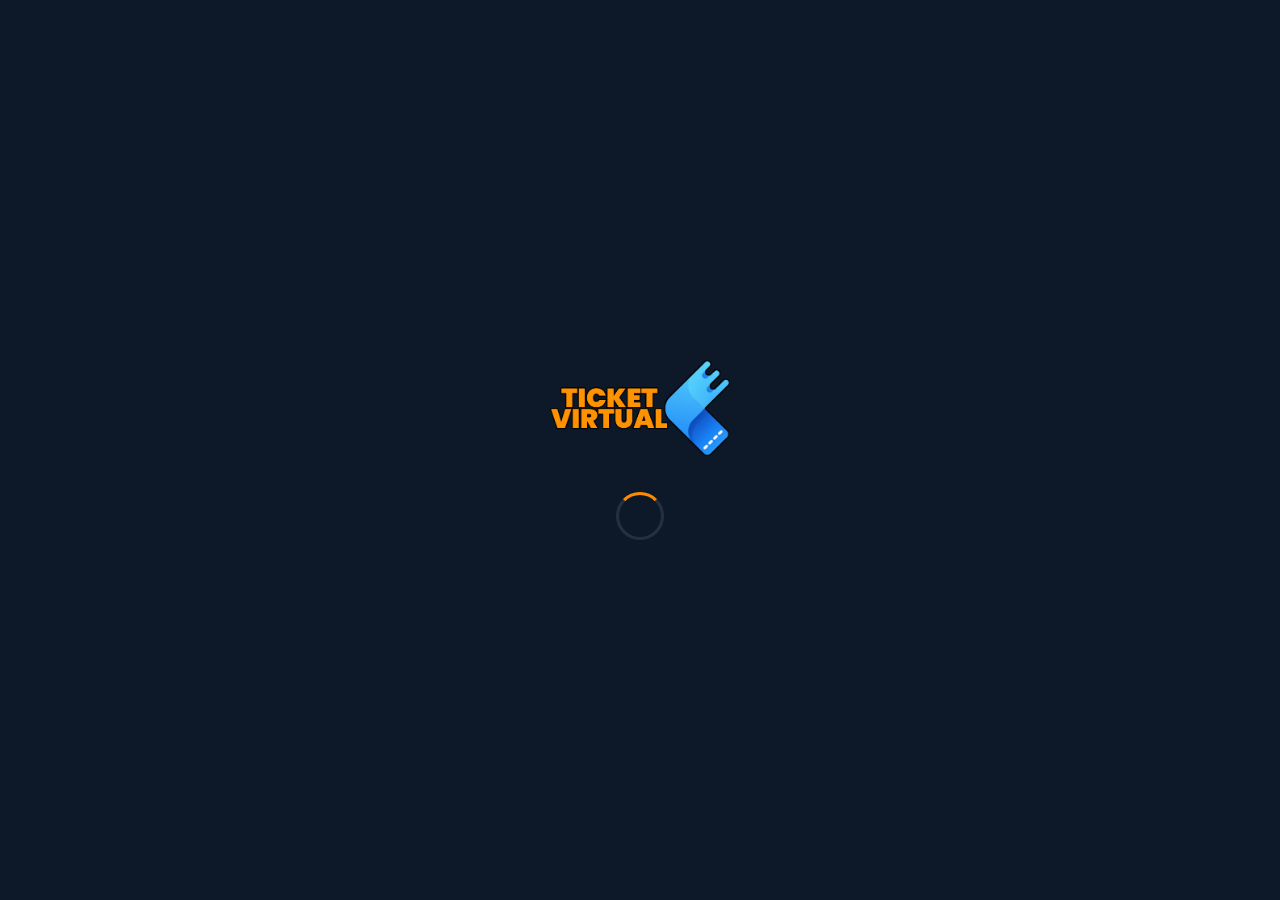
==== commit a44ca23e: "Add page loader, search clear button, Nosotros nav link, and contact CSS split - Add 1.5s loading sc" ====
--- a/pages/configuracion.html
+++ b/pages/configuracion.html
@@ -202,6 +202,12 @@
 </head>
 <body class="body">
 
+  <!-- PAGE LOADER -->
+  <div id="page-loader">
+    <img src="../images/LOGO png negro.png" class="loader-logo" alt="Ticket Virtual" />
+    <div class="loader-spinner"></div>
+  </div>
+
   <a href="../index.html" class="config-back">← Volver al inicio</a>
 
   <div class="config-page">
--- a/styles.css
+++ b/styles.css
@@ -1,4 +1,4 @@
-/* ============================================================
+﻿/* ============================================================
    TICKET VIRTUAL — styles.css
    Design system: dark navy bg (#0d1929), orange accent (#FF8C00),
    light blue bg (#e6edf5), clean sans-serif typography
@@ -38,6 +38,40 @@
 
 a { text-decoration: none; color: inherit; }
 img { max-width: 100%; display: block; }
+
+/* ============================================================
+   PAGE LOADER
+   ============================================================ */
+#page-loader {
+  position: fixed;
+  inset: 0;
+  background: var(--dark);
+  z-index: 9999;
+  display: flex;
+  flex-direction: column;
+  align-items: center;
+  justify-content: center;
+  gap: 36px;
+  transition: opacity 0.5s ease;
+}
+#page-loader.hidden {
+  opacity: 0;
+  pointer-events: none;
+}
+.loader-logo {
+  width: 180px;
+}
+.loader-spinner {
+  width: 48px;
+  height: 48px;
+  border: 3px solid rgba(255, 255, 255, 0.1);
+  border-top-color: var(--green);
+  border-radius: 50%;
+  animation: loader-spin 0.8s linear infinite;
+}
+@keyframes loader-spin {
+  to { transform: rotate(360deg); }
+}
 
 /* ============================================================
    NAVIGATION
@@ -145,6 +179,14 @@
   white-space: nowrap;
 }
 .nav-login-btn:hover { opacity: 0.85; }
+.nav-chevron {
+  width: 10px;
+  height: 6px;
+  margin-left: 7px;
+  flex-shrink: 0;
+  transition: transform 0.2s ease;
+}
+.nav-login-btn.open .nav-chevron { transform: rotate(180deg); }
 
 /* Menu button pill */
 .menu-nav-cta {
@@ -666,7 +708,7 @@
     overflow: visible;
   }
 
-  /* Nav fijo arriba pero que se pueda scrollear */
+  /* Nav estático en mobile */
   .main-nav {
     position: relative;
     top: unset;
@@ -682,11 +724,22 @@
   .hero-attributes { display: none; }
   .eventos-section,
   .eventos-page .eventos-section { padding: 0px; }
-  .eventos-header,
-  .eventos-page .eventos-header { padding: 12px 16px 16px; gap: 12px; align-items: center; text-align: center; }
-  .eventos-search-wrapper { max-width: 100%; margin: 0 auto 0; }
+  .eventos-header { padding: 24px 16px 12px; gap: 8px; }
+  .eventos-page .eventos-header {
+    min-height: 220px;
+    gap: 16px;
+    /* ↓ PADDING DEL BUSCADOR EN CELULAR: arriba | lados | abajo */
+    padding: 0px 20px 36px !important;
+  }
+  .eventos-search-wrapper {
+    max-width: 100%;
+    /* ↓ ESPACIO ENTRE EL TÍTULO Y EL INPUT (celular) */
+    padding-top: 0px;
+  }
+  .eventos-search-input { font-size: 14px; padding: 14px 44px 14px 18px; }
+  .eventos-search-btn { width: 46px; height: 46px; }
   .title-huge { text-align: center; }
-  .eventos-grid { padding: 0 12px; gap: 12px; grid-template-columns: repeat(2, 1fr); justify-items: center; }
+  .eventos-grid { padding: 0 12px 40px; gap: 12px; grid-template-columns: repeat(2, 1fr); }
 
   /* Eliminar espaciado del hero en mobile */
   .hero-section {
@@ -707,10 +760,8 @@
   }
   .hero-title-wrapper { padding: 0; display: none; }
   .hero-cta-wrapper {
-    padding: 100px 20px 20px;
+    padding: 12px 20px;
     justify-content: center;
-    position: relative;
-    z-index: 1;
   }
   .cta-eventos {
     width: 100%;
@@ -786,7 +837,7 @@
 .hero-cta-wrapper {
   display: flex;
   justify-content: center;
-  padding: 20px var(--pad-h) 40px;
+  padding: 20px var(--pad-h) 20px;
   position: relative;
   z-index: 4;
 }
@@ -807,6 +858,100 @@
 }
 
 /* ============================================================
+   HERO CAROUSEL
+   ============================================================ */
+.hero-carousel-section {
+  position: relative;
+  width: 100%;
+  aspect-ratio: 1583 / 380;
+  overflow: hidden;
+  margin-top: 110px;
+}
+
+.hero-swiper {
+  width: 100%;
+  height: 100%;
+}
+
+.hero-slide {
+  position: relative;
+  width: 100%;
+  height: 100%;
+  overflow: hidden;
+}
+
+.hero-slide-picture {
+  display: block;
+  width: 100%;
+  height: 100%;
+}
+.hero-slide-img {
+  width: 100%;
+  height: 100%;
+  object-fit: cover;
+  object-position: center;
+  display: block;
+}
+
+.hero-slide-overlay {
+  position: absolute;
+  inset: 0;
+  z-index: 1;
+}
+
+/* Navigation arrows */
+.hero-swiper .swiper-button-prev,
+.hero-swiper .swiper-button-next {
+  color: var(--white);
+  width: 50px;
+  height: 50px;
+  border: 1px solid rgba(255,255,255,0.3);
+  border-radius: 50%;
+  backdrop-filter: blur(6px);
+  background: rgba(0,0,0,0.2);
+  transition: background 0.2s, border-color 0.2s;
+}
+.hero-swiper .swiper-button-prev:hover,
+.hero-swiper .swiper-button-next:hover {
+  background: rgba(0,0,0,0.5);
+  border-color: rgba(255,255,255,0.6);
+}
+.hero-swiper .swiper-button-prev::after,
+.hero-swiper .swiper-button-next::after {
+  font-size: 16px;
+  font-weight: 700;
+}
+
+/* Pagination dots */
+.hero-pagination {
+  bottom: 28px !important;
+}
+.hero-pagination .swiper-pagination-bullet {
+  background: rgba(255,255,255,0.5);
+  opacity: 1;
+  width: 8px;
+  height: 8px;
+  transition: background 0.2s, width 0.3s;
+}
+.hero-pagination .swiper-pagination-bullet-active {
+  background: var(--white);
+  width: 28px;
+  border-radius: 4px;
+}
+
+@media (max-width: 768px) {
+  .hero-carousel-section {
+    aspect-ratio: unset;
+    height: 200px;
+    margin-top: 10px;
+  }
+  .hero-swiper .swiper-button-prev,
+  .hero-swiper .swiper-button-next { width: 32px; height: 32px; }
+  .hero-swiper .swiper-button-prev::after,
+  .hero-swiper .swiper-button-next::after { font-size: 12px; }
+}
+
+/* ============================================================
    PROBLEM P1
    ============================================================ */
 .problem-p1-section {
@@ -849,9 +994,9 @@
 .problem-grid-wrapper {
   position: relative;
   z-index: 2;
-  display: grid;
-  grid-template-columns: 1fr;
-  gap: 40px;
+  display: flex;
+  flex-direction: column;
+  gap: 24px;
   max-width: 1200px;
   width: 100%;
 }
@@ -872,6 +1017,7 @@
   font-size: clamp(40px, 7vw, 90px);
   font-weight: 700;
   line-height: 1.05;
+  padding-top: 200px;
 }
 .expressive-big.white { color: var(--white); }
 
@@ -904,6 +1050,7 @@
   font-size: 20px;
   opacity: 0.6;
   text-align: left;
+  padding-bottom: 40px;
 }
 .down-arrow.white { color: var(--white); }
 
@@ -1196,53 +1343,95 @@
   background: var(--dark);
   padding: 0px 0 0px;
 }
-/* En eventos.html (con smooth-wrapper), empujar contenido bajo el navbar */
+/* En eventos.html el navbar NO sigue al scroll */
+.eventos-page .main-nav {
+  position: relative;
+  top: unset;
+  left: unset;
+  right: unset;
+}
 .eventos-page .eventos-section {
   padding-top: 0px;
   padding-bottom: 0px;
 }
-/* Desktop: el navbar mide ~110px, empujar el header por debajo */
-@media (min-width: 769px) {
-  .eventos-page .eventos-header {
-    padding-top: 120px;
-  }
-}
 .eventos-header {
-  padding: 0px var(--pad-h) 0px;
+  padding: 10px var(--pad-h) 10px;
   display: flex;
   flex-direction: column;
   align-items: center;
   gap: 10px;
+}
+
+/* Hero buscador solo en eventos.html */
+.eventos-page .eventos-header {
+  width: 100%;
+  min-height: 320px;
+  justify-content: center;
+  gap: 24px;
+  /* ↓ PADDING DEL BUSCADOR EN WEB: arriba | lados | abajo */
+  padding: 100px var(--pad-h) 50px;
+  background: var(--dark);
+  text-align: center;
 }
 
 /* Buscador de eventos */
 .eventos-search-wrapper {
+  /* ↓ ESPACIO ENTRE EL TÍTULO Y EL INPUT (web) */
+  padding-top: 0px;
   display: flex;
   align-items: center;
   gap: 10px;
-  margin: 0 auto 0;
-  width: 100%;
-  max-width: 700px;
+  width: 100%;
+  max-width: 640px;
+  margin: 0 auto;
+}
+.search-input-wrapper {
+  position: relative;
+  flex: 1;
+  display: flex;
+  align-items: center;
 }
 .eventos-search-input {
-  margin-top: 30px;
-  flex: 1;
-  background: rgba(255, 255, 255, 0.07);
+  width: 100%;
+  background: rgba(255, 255, 255, 0.08);
   border: 1px solid rgba(255, 255, 255, 0.2);
   border-radius: 40px;
-  padding: 12px 20px;
+  padding: 16px 48px 16px 24px;
   color: var(--white);
   font-family: var(--font-body);
-  font-size: 14px;
+  font-size: 16px;
   outline: none;
-  transition: border-color 0.25s;
-}
+  transition: border-color 0.25s, background 0.25s;
+}
+.search-clear-btn {
+  position: absolute;
+  right: 16px;
+  background: none;
+  border: none;
+  cursor: pointer;
+  color: rgba(255, 255, 255, 0.5);
+  display: flex;
+  align-items: center;
+  justify-content: center;
+  padding: 4px;
+  border-radius: 50%;
+  opacity: 0;
+  pointer-events: none;
+  transition: opacity 0.2s, color 0.2s;
+}
+.search-clear-btn.visible {
+  opacity: 1;
+  pointer-events: auto;
+}
+.search-clear-btn:hover { color: var(--white); }
 .eventos-search-input::placeholder { color: rgba(255,255,255,0.35); }
-.eventos-search-input:focus { border-color: var(--green); }
+.eventos-search-input:focus {
+  border-color: var(--green);
+  background: rgba(255,255,255,0.12);
+}
 .eventos-search-btn {
-  margin-top: 30px;
-  width: 46px;
-  height: 46px;
+  width: 52px;
+  height: 52px;
   border-radius: 50%;
   background: var(--green);
   border: none;
@@ -1252,9 +1441,12 @@
   justify-content: center;
   color: var(--dark);
   flex-shrink: 0;
-  transition: background 0.2s;
-}
-.eventos-search-btn:hover { background: var(--green-dim); }
+  transition: background 0.2s, transform 0.2s;
+}
+.eventos-search-btn:hover {
+  background: var(--green-dim);
+  transform: scale(1.05);
+}
 
 /* ============================================================
    SCROLL TO TOP BUTTON
@@ -1337,23 +1529,25 @@
 .evento-card-v2 {
   display: flex;
   flex-direction: column;
+  width: 100%;
   background: var(--white);
-  border-radius: 14px;
+  border-radius: 16px;
   overflow: hidden;
   text-decoration: none;
   color: var(--dark);
+  box-shadow: 0 4px 20px rgba(0,0,0,0.18);
   transition: transform 0.25s ease, box-shadow 0.25s ease;
 }
 .evento-card-v2:hover {
-  transform: translateY(-5px);
-  box-shadow: 0 16px 40px rgba(0, 0, 0, 0.4);
+  transform: translateY(-6px);
+  box-shadow: 0 20px 48px rgba(0,0,0,0.32);
 }
 
 /* Flyer image area */
 .ec-flyer-wrap {
   position: relative;
-  aspect-ratio: 1 / 1;
-  background: #2a2a3a;
+  aspect-ratio: 3 / 4;
+  background: #1a1a2a;
   overflow: hidden;
 }
 .ec-flyer {
@@ -1361,6 +1555,10 @@
   height: 100%;
   object-fit: cover;
   display: block;
+  transition: transform 0.4s ease;
+}
+.evento-card-v2:hover .ec-flyer {
+  transform: scale(1.04);
 }
 
 /* SOLD OUT ribbon */
@@ -1383,96 +1581,98 @@
 
 /* Card body */
 .ec-body {
-  padding: 14px 16px 16px;
-  display: flex;
-  flex-direction: column;
+  padding: 16px 18px 18px;
+  display: flex;
+  flex-direction: column;
+  gap: 4px;
+  background: #fff;
+}
+.ec-venue-label {
+  display: flex;
+  align-items: center;
   gap: 5px;
-}
-.ec-venue-label {
-  display: flex;
-  align-items: center;
-  gap: 5px;
+  font-family: var(--font-body);
+  font-size: 11px;
+  font-weight: 500;
+  color: #888;
+  letter-spacing: 0.04em;
+  text-transform: uppercase;
+  margin: 0;
+}
+.ec-venue-label svg { flex-shrink: 0; color: #aaa; }
+.ec-name {
+  font-family: var(--font-body);
+  font-size: clamp(14px, 1.3vw, 17px);
+  font-weight: 700;
+  letter-spacing: -0.01em;
+  line-height: 1.25;
+  margin: 4px 0 0;
+  color: var(--dark);
+}
+
+/* Date + time row */
+.ec-meta {
+  display: flex;
+  align-items: center;
+  gap: 14px;
+  margin-top: 10px;
+  padding-top: 12px;
+  border-top: 1px solid #ebebeb;
+}
+.ec-date-block {
+  display: flex;
+  align-items: center;
+  gap: 6px;
+}
+.ec-day {
   font-family: var(--font-display);
+  font-size: 30px;
+  font-weight: 800;
+  line-height: 1;
+  color: var(--dark);
+}
+.ec-month-year {
+  display: flex;
+  flex-direction: column;
+  line-height: 1.3;
+}
+.ec-month-year span {
+  font-family: var(--font-body);
   font-size: 11px;
   font-weight: 600;
-  color: #666;
-  letter-spacing: 0.03em;
-  margin: 0;
-}
-.ec-venue-label svg { flex-shrink: 0; color: #999; }
-.ec-name {
+  color: var(--dark);
+  text-transform: capitalize;
+}
+.ec-divider {
+  width: 1px;
+  height: 32px;
+  background: #e0e0e0;
+  flex-shrink: 0;
+}
+.ec-time-block {
+  display: flex;
+  align-items: center;
+  gap: 4px;
+}
+.ec-hour {
   font-family: var(--font-display);
-  font-size: clamp(15px, 1.4vw, 18px);
+  font-size: 30px;
   font-weight: 800;
-  letter-spacing: -0.01em;
-  line-height: 1.2;
-  margin: 2px 0 0;
-  color: var(--dark);
-}
-
-/* Date + time row */
-.ec-meta {
-  display: flex;
-  align-items: center;
-  gap: 14px;
-  margin-top: 8px;
-  padding-top: 12px;
-  border-top: 1px solid #ebebeb;
-}
-.ec-date-block {
-  display: flex;
-  align-items: baseline;
-  gap: 6px;
-}
-.ec-day {
-  font-family: var(--font-display);
-  font-size: 28px;
-  font-weight: 900;
   line-height: 1;
   color: var(--dark);
 }
-.ec-month-year {
-  display: flex;
-  flex-direction: column;
-  line-height: 1.3;
-}
-.ec-month-year span {
-  font-family: var(--font-display);
-  font-size: 11px;
-  font-weight: 700;
-  color: var(--dark);
-  text-transform: capitalize;
-}
-.ec-divider {
-  width: 1px;
-  height: 30px;
-  background: #ddd;
-  flex-shrink: 0;
-}
-.ec-time-block {
-  display: flex;
-  align-items: baseline;
-  gap: 3px;
-}
-.ec-hour {
-  font-family: var(--font-display);
-  font-size: 28px;
-  font-weight: 900;
-  line-height: 1;
-  color: var(--dark);
-}
 .ec-hour sup {
   font-size: 13px;
-  font-weight: 800;
+  font-weight: 700;
   vertical-align: super;
 }
 .ec-hrs {
-  font-family: var(--font-display);
+  font-family: var(--font-body);
   font-size: 11px;
-  font-weight: 600;
-  color: #999;
+  font-weight: 500;
+  color: #aaa;
   align-self: flex-end;
-  padding-bottom: 2px;
+  margin-bottom: 2px;
 }
 
 /* --- Ver más card --- */
@@ -1511,6 +1711,7 @@
   opacity: 1;
   color: var(--green);
 }
+.ec-ver-mas-mobile { display: none; }
 .ec-ver-mas-text {
   font-family: var(--font-display);
   font-size: 12px;
@@ -1528,61 +1729,122 @@
   .eventos-grid { grid-template-columns: repeat(3, 1fr); }
 }
 @media (max-width: 760px) {
-  .eventos-grid { grid-template-columns: repeat(2, 1fr); }
-}
-@media (max-width: 640px) {
-  .eventos-grid { grid-template-columns: repeat(2, 1fr); }
-
-  /* Cards compactas en mobile 2 columnas */
-  .evento-card-v2 { border-radius: 10px; }
+  .eventos-grid {
+    grid-template-columns: 1fr;
+    grid-auto-rows: 130px;
+    gap: 10px;
+    padding: 0 16px 40px;
+  }
+
+  /* Card horizontal en mobile */
+  .evento-card-v2 {
+    flex-direction: row !important;
+    border-radius: 14px !important;
+    height: 100% !important;
+    align-items: stretch !important;
+    overflow: hidden !important;
+  }
+
+  .ec-flyer-wrap {
+    width: 130px !important;
+    min-width: 130px !important;
+    max-width: 130px !important;
+    height: 100% !important;
+    aspect-ratio: unset !important;
+    border-radius: 0 !important;
+    flex-shrink: 0 !important;
+  }
+
+  .ec-flyer {
+    width: 100% !important;
+    height: 100% !important;
+    object-fit: cover !important;
+  }
 
   .ec-body {
-    padding: 8px 10px 10px;
+    flex: 1;
+    padding: 12px 14px;
     gap: 3px;
+    justify-content: center;
+    overflow: hidden;
   }
 
   .ec-venue-label {
-    font-size: 9px;
-    gap: 3px;
+    font-size: 10px;
+    gap: 4px;
     white-space: nowrap;
     overflow: hidden;
     text-overflow: ellipsis;
-    display: block;
-  }
-  .ec-venue-label svg { display: none; }
+  }
 
   .ec-name {
+    font-size: 14px;
+    line-height: 1.2;
+    margin-top: 2px;
+    display: -webkit-box;
+    -webkit-line-clamp: 2;
+    -webkit-box-orient: vertical;
+    overflow: hidden;
+  }
+
+  .ec-meta {
+    gap: 10px;
+    margin-top: 8px;
+    padding-top: 8px;
+  }
+
+  .ec-day, .ec-hour {
+    font-size: 22px;
+  }
+
+  .ec-month-year span {
+    font-size: 10px;
+  }
+
+  .ec-divider {
+    height: 26px;
+  }
+
+  .ec-hrs { font-size: 10px; }
+  .ec-hour sup { font-size: 11px; }
+  .ec-time-block { gap: 2px; }
+  .ec-date-block { gap: 5px; }
+
+  /* SOLD OUT ribbon ajustado para imagen más pequeña */
+  .ec-sold-out {
+    top: 16px;
+    left: -30px;
+    width: 120px;
+    font-size: 9px;
+    padding: 5px 0;
+  }
+
+  /* Card "ver más" horizontal en mobile */
+  .ec-ver-mas {
+    min-height: unset !important;
+    justify-content: center;
+    align-items: center;
+    margin-bottom: 50px;
+  }
+  .ec-ver-mas-inner {
+    flex-direction: row;
+    gap: 14px;
+    padding: 0 24px;
+    width: 100%;
+    justify-content: center;
+  }
+  .ec-ver-mas-plus {
+    font-size: 40px;
+    opacity: 1;
+    color: var(--green);
+  }
+  .ec-ver-mas-text {
     font-size: 13px;
-    line-height: 1.1;
-  }
-
-  .ec-meta {
-    gap: 6px;
-    margin-top: 6px;
-    padding-top: 8px;
-    flex-wrap: nowrap;
-    overflow: hidden;
-  }
-
-  .ec-day, .ec-hour {
-    font-size: 18px;
-  }
-
-  .ec-month-year span {
-    font-size: 9px;
-  }
-
-  .ec-divider {
-    height: 22px;
-    flex-shrink: 0;
-  }
-
-  .ec-hrs { font-size: 9px; }
-
-  .ec-hour sup { font-size: 10px; }
-
-  .ec-time-block { gap: 1px; }
-  .ec-date-block { gap: 4px; }
+    opacity: 1;
+    text-align: left;
+  }
+  .ec-ver-mas-desktop { display: none; }
+  .ec-ver-mas-mobile { display: block; }
 }
 
 .bentobox-section {
@@ -1979,7 +2241,7 @@
 }
 
 /* ============================================================
-   CONTACT SECTION
+   CONTACT SECTION — DESKTOP
    ============================================================ */
 .contact-section {
   background: var(--dark);
@@ -1995,20 +2257,11 @@
   align-items: start;
 }
 
-/* En desktop: info a la izquierda (col 1), formulario a la derecha (col 2) */
+/* Info a la izquierda (col 1), formulario a la derecha (col 2) */
 .contact-info      { order: 1; }
 .contact-form-wrap { order: 2; }
 
-@media (max-width: 768px) {
-  .contact-grid {
-    grid-template-columns: 1fr;
-    gap: 48px;
-  }
-  /* En mobile: formulario primero, info abajo */
-  .contact-form-wrap { order: 1; }
-  .contact-info      { order: 2; }
-}
-
+/* --- Info --- */
 .contact-info {
   display: flex;
   flex-direction: column;
@@ -2069,7 +2322,7 @@
   color: rgba(255,255,255,0.3);
 }
 
-/* Form */
+/* --- Formulario --- */
 .contact-form-wrap {
   display: flex;
   flex-direction: column;
@@ -2078,7 +2331,6 @@
 
 .contact-form-title {
   font-family: var(--font-display);
-  font-size: 52px;
   font-size: clamp(24px, 3vw, 38px);
   font-weight: 700;
   color: var(--white);
@@ -2144,6 +2396,165 @@
   cursor: default;
 }
 
+/* ============================================================
+   CONTACT SECTION — MOBILE (max-width: 768px)
+   ============================================================ */
+@media (max-width: 768px) {
+  .contact-section {
+    background: var(--dark);
+    padding: 40px var(--pad-h) 80px;
+  }
+
+  .contact-grid {
+    display: grid;
+    grid-template-columns: 1fr;
+    gap: 48px;
+    max-width: 100%;
+    margin: 0 auto;
+    align-items: start;
+  }
+
+  /* Formulario primero, info abajo */
+  .contact-info      { order: 2; }
+  .contact-form-wrap { order: 1; }
+
+  /* --- Info --- */
+  .contact-info {
+    display: flex;
+    flex-direction: column;
+    gap: 32px;
+  }
+
+  .contact-block {
+    display: flex;
+    flex-direction: column;
+    gap: 10px;
+  }
+
+  .contact-label {
+    font-family: var(--font-display);
+    font-size: 26px;
+    font-weight: 700;
+    color: var(--white);
+    letter-spacing: -0.01em;
+  }
+
+  .contact-address {
+    font-family: var(--font-body);
+    font-size: 18px;
+    line-height: 1.7;
+    color: rgba(255,255,255,0.6);
+  }
+
+  .contact-socials {
+    display: flex;
+    gap: 12px;
+    align-items: center;
+  }
+
+  .social-icon {
+    width: 40px;
+    height: 40px;
+    border-radius: 50%;
+    background: rgba(255,255,255,0.08);
+    border: 1px solid rgba(255,255,255,0.12);
+    display: flex;
+    align-items: center;
+    justify-content: center;
+    color: rgba(255,255,255,0.7);
+    transition: background 0.2s, color 0.2s, border-color 0.2s;
+  }
+
+  .social-icon:hover {
+    background: var(--green);
+    border-color: var(--green);
+    color: var(--dark);
+  }
+
+  .contact-copy {
+    font-family: var(--font-body);
+    font-size: 11px;
+    letter-spacing: 0.08em;
+    text-transform: uppercase;
+    color: rgba(255,255,255,0.3);
+  }
+
+  /* --- Formulario --- */
+  .contact-form-wrap {
+    display: flex;
+    flex-direction: column;
+    gap: 20px;
+  }
+
+  .contact-form-title {
+    font-family: var(--font-display);
+    font-size: 28px;
+    font-weight: 700;
+    color: var(--white);
+  }
+
+  .contact-form {
+    display: flex;
+    flex-direction: column;
+    gap: 12px;
+  }
+
+  .contact-field {
+    width: 100%;
+    background: rgba(255,255,255,0.06);
+    border: 1px solid rgba(255,255,255,0.14);
+    border-radius: 10px;
+    padding: 14px 16px;
+    color: var(--white);
+    font-family: var(--font-body);
+    font-size: 14px;
+    outline: none;
+    transition: border-color 0.25s, background 0.25s;
+  }
+
+  .contact-field::placeholder {
+    color: rgba(255,255,255,0.35);
+  }
+
+  .contact-field:focus {
+    border-color: var(--green);
+    background: rgba(255,255,255,0.09);
+  }
+
+  .contact-textarea {
+    resize: vertical;
+    min-height: 130px;
+    border-radius: 10px;
+  }
+
+  .contact-submit {
+    align-self: stretch;
+    background: transparent;
+    border: 1.5px solid var(--green);
+    color: var(--green);
+    font-family: var(--font-display);
+    font-size: 14px;
+    font-weight: 700;
+    letter-spacing: 0.1em;
+    text-transform: uppercase;
+    padding: 14px 40px;
+    border-radius: 40px;
+    cursor: pointer;
+    transition: background 0.25s, color 0.25s;
+    text-align: center;
+  }
+
+  .contact-submit:hover {
+    background: var(--green);
+    color: var(--dark);
+  }
+
+  .contact-submit:disabled {
+    opacity: 0.6;
+    cursor: default;
+  }
+}
+
 .footer-big-logo-text {
   font-size: clamp(28px, 10vw, 120px);
   font-weight: 800;
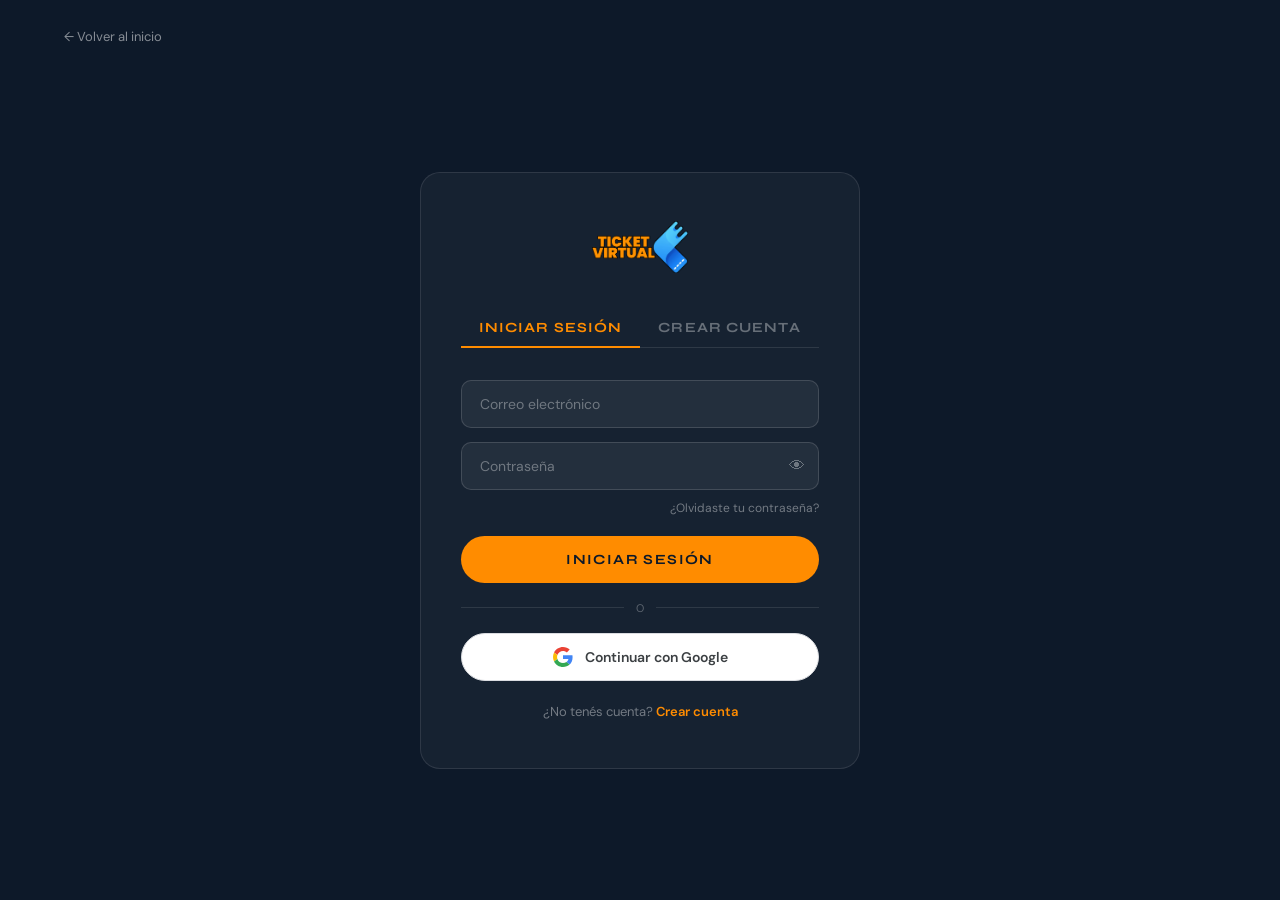
==== commit d5c0991d: "Add dynamic event page, ticket purchase flow, and UI improvements - Add data/eventos.json with all 7" ====
--- a/pages/configuracion.html
+++ b/pages/configuracion.html
@@ -207,6 +207,12 @@
     <img src="../images/LOGO png negro.png" class="loader-logo" alt="Ticket Virtual" />
     <div class="loader-spinner"></div>
   </div>
+  <script>
+    setTimeout(function() {
+      var l = document.getElementById('page-loader');
+      if (l) { l.classList.add('hidden'); setTimeout(function() { l.remove(); }, 500); }
+    }, 1000);
+  </script>
 
   <a href="../index.html" class="config-back">← Volver al inicio</a>
 
